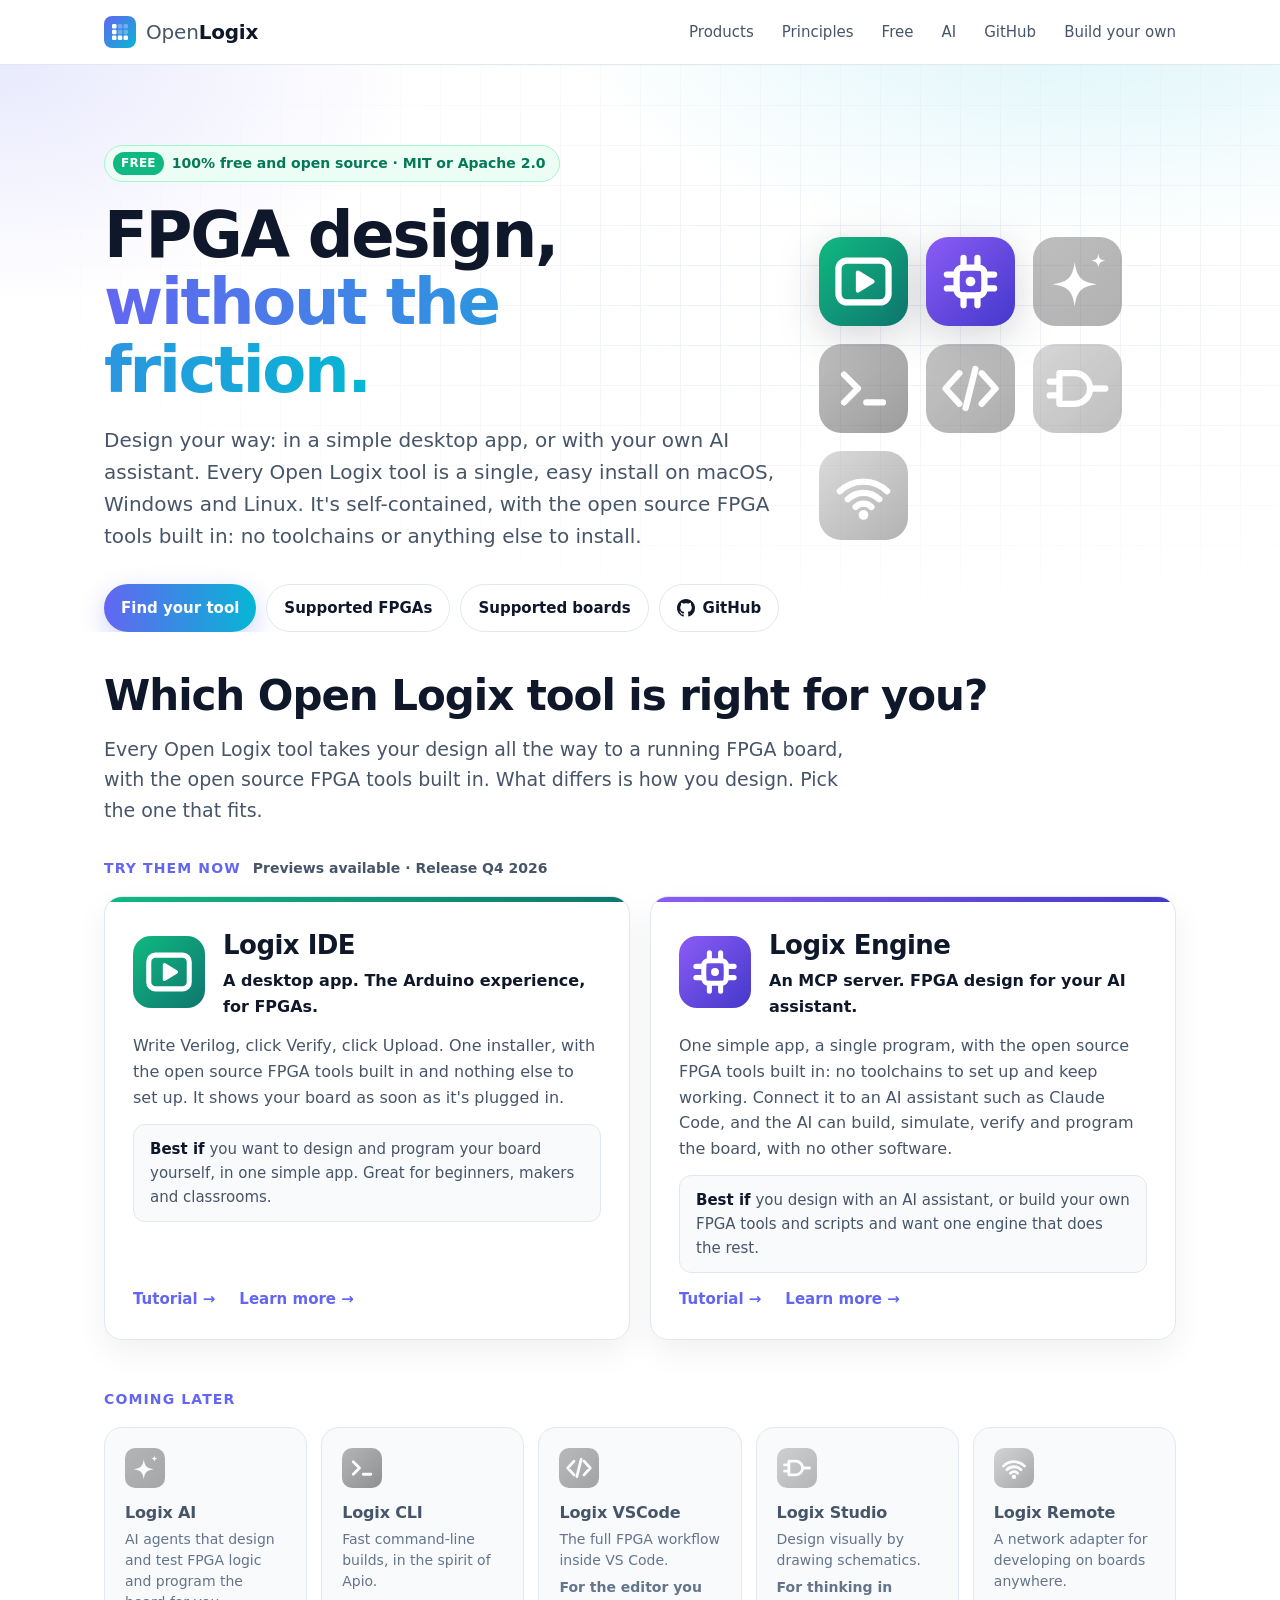
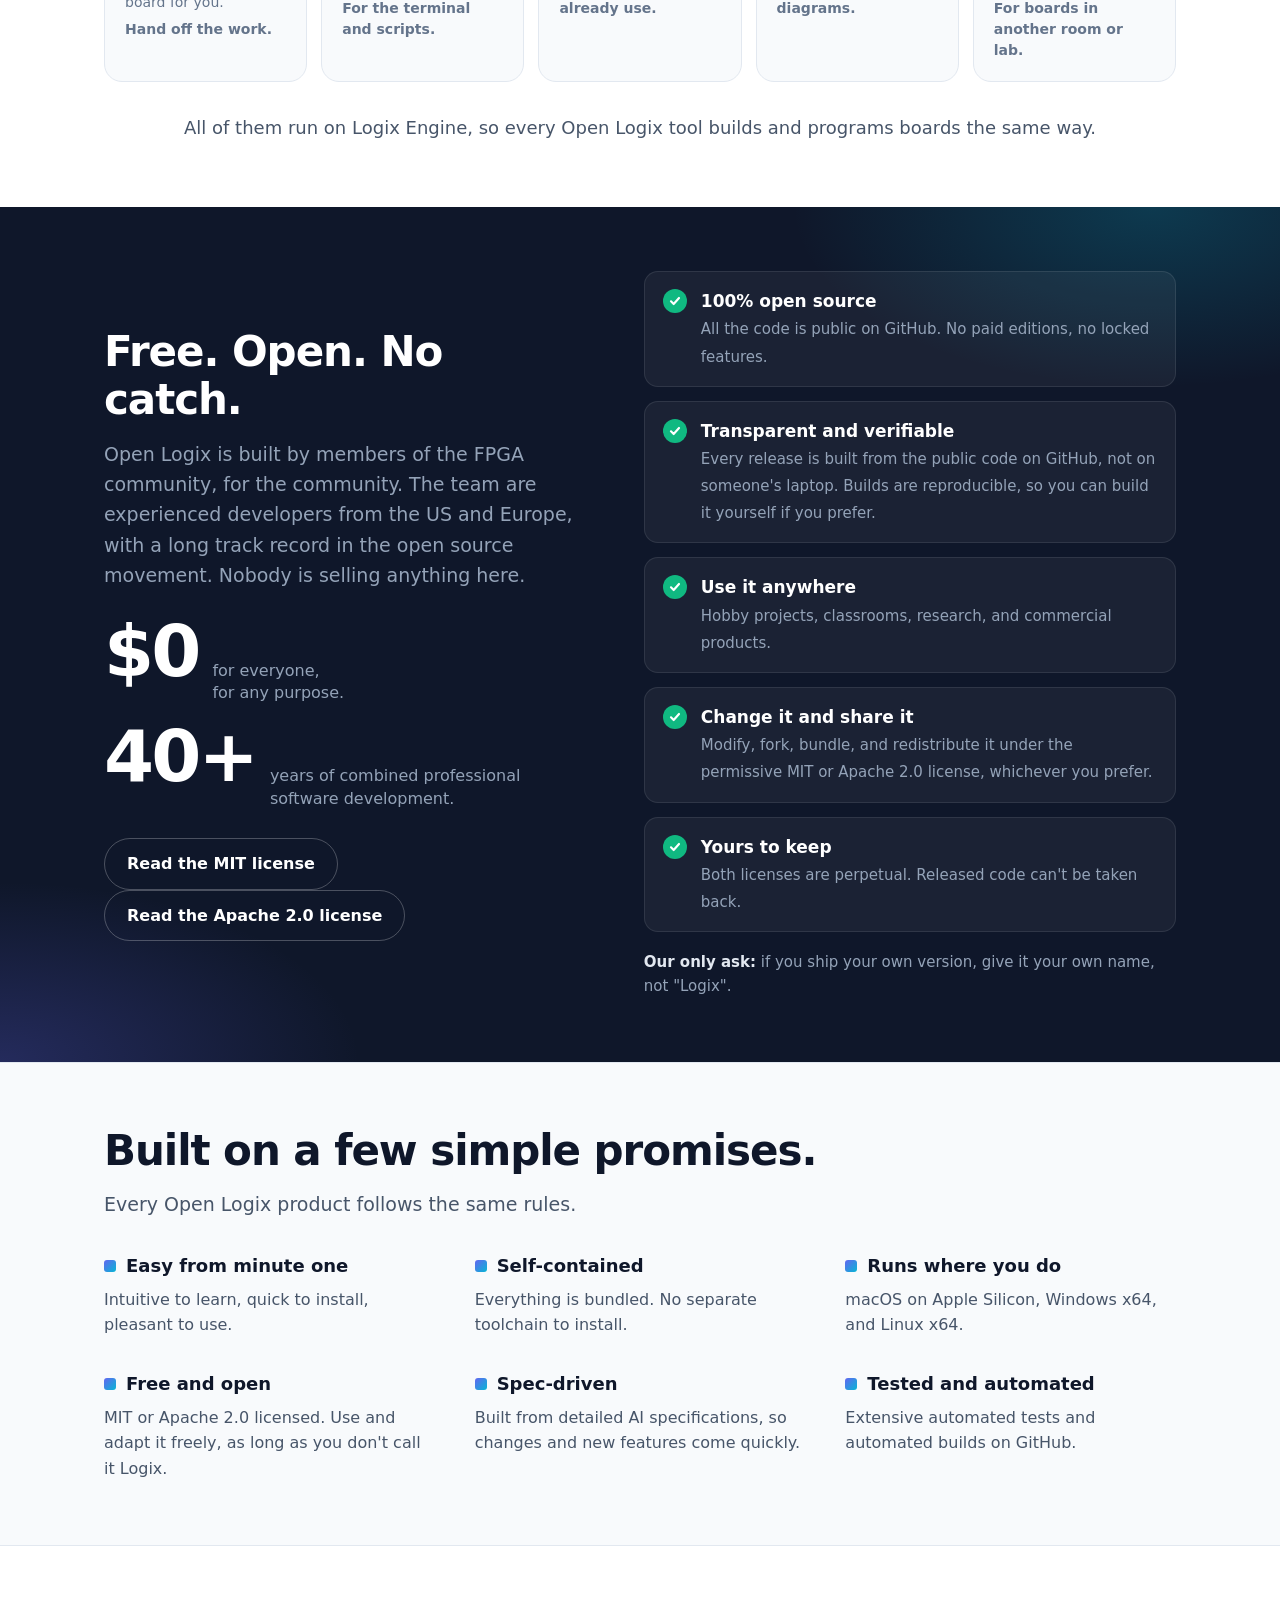
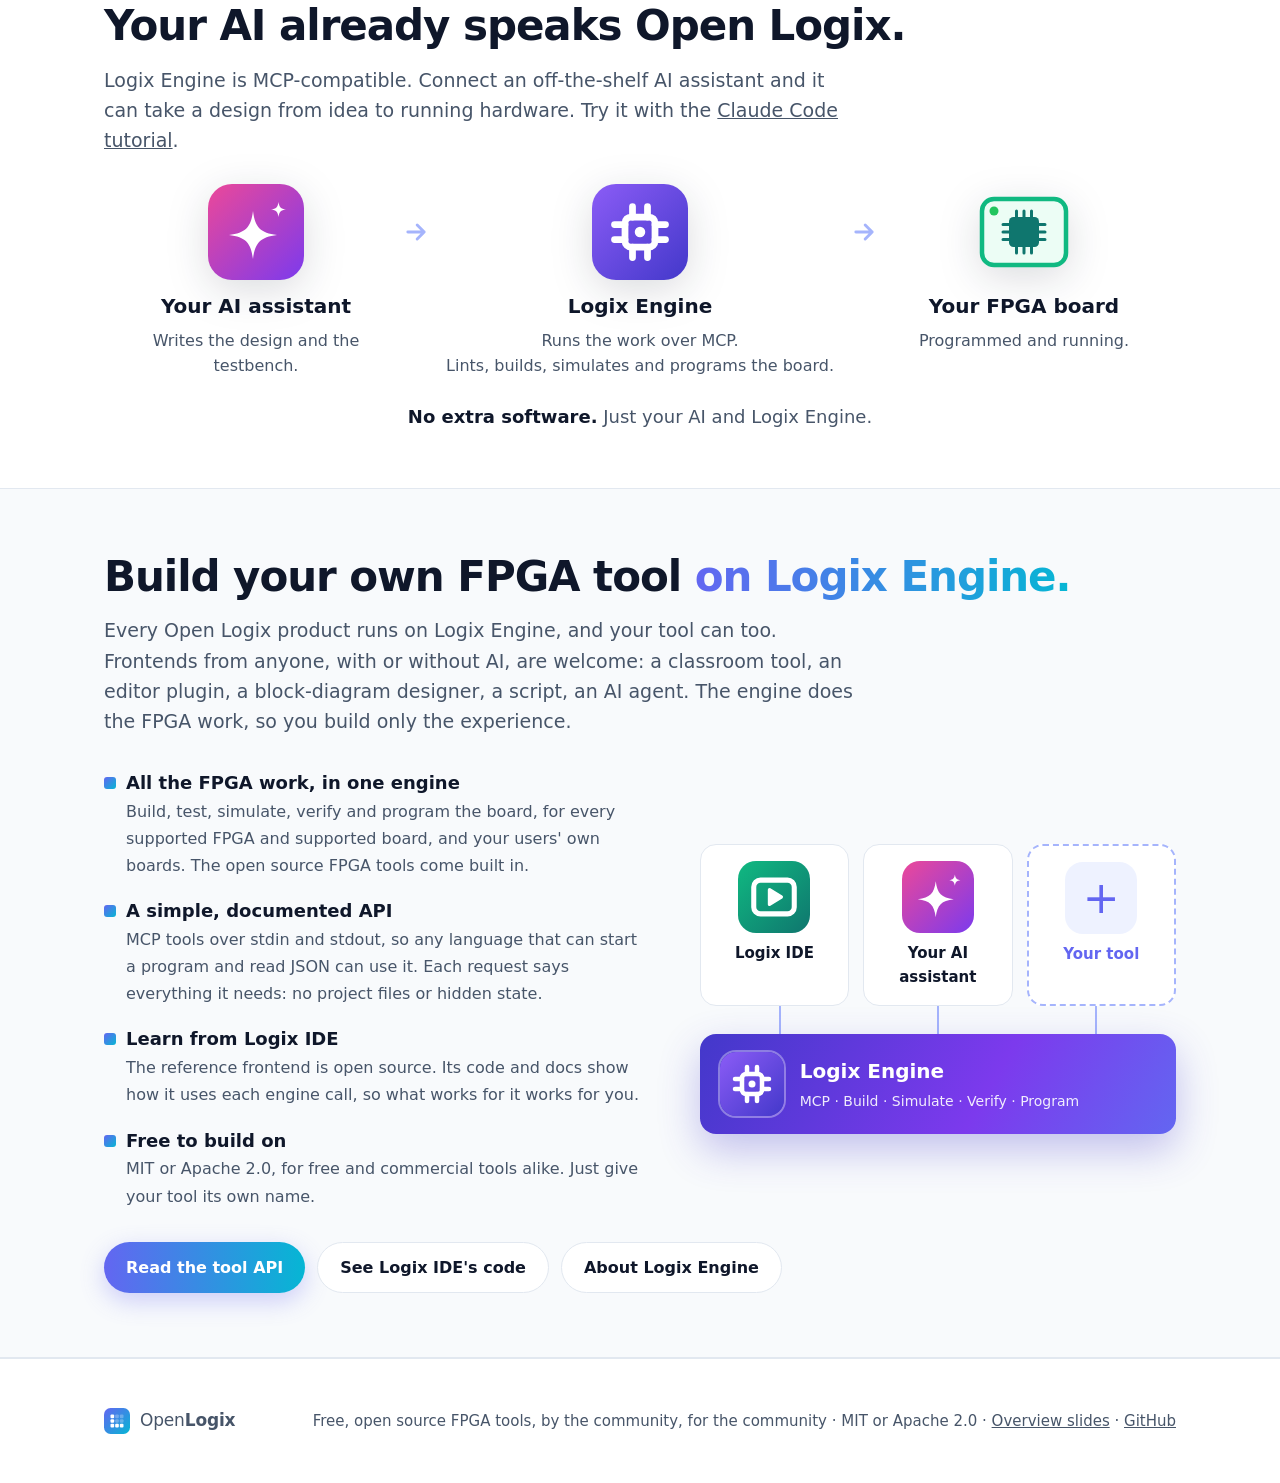
==== docs/index.html @ 34d5f7f5 ""Supported boards", not "predefined boards" (the user's term) It pairs with "supported FPGAs" and is" ====
<!DOCTYPE html>
<html lang="en">
<head>
<meta charset="utf-8">
<meta name="viewport" content="width=device-width, initial-scale=1">
<title>Open Logix: Open source tools for FPGA design</title>
<meta name="description" content="Open Logix makes easy, self-contained, open source tools for FPGA design. Design in a desktop app or with your AI assistant: Logix IDE and Logix Engine, with more ways to work on the way.">
<meta property="og:title" content="Open Logix">
<meta property="og:description" content="Open source tools for FPGA design. No toolchain hassle.">
<link rel="icon" href="brand/logo.svg" type="image/svg+xml">
<link rel="stylesheet" href="assets/site.css">
</head>
<body>

<header>
  <div class="wrap">
    <a class="brand" href="#top"><img src="brand/logo.svg" alt=""><span><span class="open">Open</span><span class="logix">Logix</span></span></a>
    <nav>
      <a href="#products">Products</a>
      <a href="#principles">Principles</a>
      <a href="#free">Free</a>
      <a href="#ai">AI</a>
      <a class="gh" href="https://github.com/openlogix">GitHub</a>
      <a href="#build">Build your own</a>
    </nav>
  </div>
</header>

<main id="top">

  <div class="hero home-hero">
    <div class="wrap">
      <div>
        <p class="badge"><b>FREE</b> 100% free and open source · MIT or Apache&nbsp;2.0</p>
        <h1>FPGA design,<br><span class="grad-text">without the friction.</span></h1>
        <p class="lead">Design your way: in a simple desktop app, or with your own AI assistant. Every Open Logix tool is a single, easy install on macOS, Windows and Linux. It&#x27;s self-contained, with the open source FPGA tools built in: no toolchains or anything else to install.</p>
        <div class="cta">
          <a class="btn btn-primary" href="#products">Find your tool</a>
          <a class="btn btn-ghost" href="https://www.openlogix.org/logix-catalog/fpgas/" title="The FPGAs Open Logix tools build for: every FPGA the open source tools support, in the iCE40, ECP5, GW1N, GW2A, GW5A, Artix-7, Spartan-7 and Zynq-7000 families.">Supported FPGAs</a>
          <a class="btn btn-ghost" href="https://www.openlogix.org/logix-catalog/boards/" title="Popular FPGA boards, ready to use in Open Logix tools. Yours isn't listed? Add your own board in one file.">Supported boards</a>
          <a class="btn btn-ghost" href="https://github.com/openlogix">
            <svg viewBox="0 0 16 16" fill="currentColor" aria-hidden="true"><path d="M8 0C3.58 0 0 3.58 0 8c0 3.54 2.29 6.53 5.47 7.59.4.07.55-.17.55-.38 0-.19-.01-.82-.01-1.49-2.01.37-2.53-.49-2.69-.94-.09-.23-.48-.94-.82-1.13-.28-.15-.68-.52-.01-.53.63-.01 1.08.58 1.23.82.72 1.21 1.87.87 2.33.66.07-.52.28-.87.51-1.07-1.78-.2-3.64-.89-3.64-3.95 0-.87.31-1.59.82-2.15-.08-.2-.36-1.02.08-2.12 0 0 .67-.21 2.2.82.64-.18 1.32-.27 2-.27.68 0 1.36.09 2 .27 1.53-1.04 2.2-.82 2.2-.82.44 1.1.16 1.92.08 2.12.51.56.82 1.27.82 2.15 0 3.07-1.87 3.75-3.65 3.95.29.25.54.73.54 1.48 0 1.07-.01 1.93-.01 2.2 0 .21.15.46.55.38A8.013 8.013 0 0016 8c0-4.42-3.58-8-8-8z"/></svg>
            GitHub
          </a>
        </div>
      </div>
      <div class="lineup">
        <a href="ide/" title="Logix IDE: a desktop app with the Arduino experience, for FPGAs. Write Verilog, click Upload, see it run. Previews available now."><img src="brand/ide.svg" alt="Logix IDE"></a>
        <a href="engine/" title="Logix Engine: one simple app, a single program, that your AI assistant uses over MCP to build, simulate and program the board. The open source FPGA tools come built in. Previews available now."><img src="brand/engine.svg" alt="Logix Engine"></a>
        <span class="later" title="Logix AI: AI agents that design and test FPGA logic and program the board for you. Coming later."><img src="brand/ai.svg" alt="Logix AI"></span>
        <span class="later" title="Logix CLI: fast FPGA builds from the command line and your scripts. Coming later."><img src="brand/cli.svg" alt="Logix CLI"></span>
        <span class="later" title="Logix VSCode: the full FPGA workflow inside VS Code. Coming later."><img src="brand/vscode.svg" alt="Logix VSCode"></span>
        <span class="later" title="Logix Studio: design visually by drawing schematics. Coming later."><img src="brand/studio.svg" alt="Logix Studio"></span>
        <span class="later" title="Logix Remote: develop on FPGA boards anywhere, over the network. Coming later."><img src="brand/remote.svg" alt="Logix Remote"></span>
      </div>
    </div>
  </div>

  <section id="products">
    <div class="wrap">
      <h2>Which Open Logix tool is right for you?</h2>
      <p class="sub">Every Open Logix tool takes your design all the way to a running FPGA board, with the open source FPGA tools built in. What differs is how you design. Pick the one that fits.</p>

      <h3 class="group">Try them now <span>Previews available · Release Q4 2026</span></h3>
      <div class="picks">
        <div class="pick" style="--product: #10b981; --product2: #0f766e">
          <div class="head"><img src="brand/ide.svg" alt="" title="Logix IDE: previews available now"><div><h3>Logix IDE</h3><p class="tag">A desktop app. The Arduino experience, for FPGAs.</p></div></div>
          <p>Write Verilog, click Verify, click Upload. One installer, with the open source FPGA tools built in and nothing else to set up. It shows your board as soon as it's plugged in.</p>
          <p class="for"><strong>Best if</strong> you want to design and program your board yourself, in one simple app. Great for beginners, makers and classrooms.</p>
          <p class="links"><a class="go" href="https://www.openlogix.org/logix-ide/tutorial/">Tutorial →</a><a class="more" href="ide/">Learn more →</a></p>
        </div>
        <div class="pick" style="--product: #8b5cf6; --product2: #4338ca">
          <div class="head"><img src="brand/engine.svg" alt="" title="Logix Engine: previews available now"><div><h3>Logix Engine</h3><p class="tag">An MCP server. FPGA design for your AI assistant.</p></div></div>
          <p>One simple app, a single program, with the open source FPGA tools built in: no toolchains to set up and keep working. Connect it to an AI assistant such as Claude Code, and the AI can build, simulate, verify and program the board, with no other software.</p>
          <p class="for"><strong>Best if</strong> you design with an AI assistant, or build your own FPGA tools and scripts and want one engine that does the rest.</p>
          <p class="links"><a class="go" href="https://www.openlogix.org/logix-engine/tutorial-claude-code/">Tutorial →</a><a class="more" href="engine/">Learn more →</a></p>
        </div>
      </div>

      <h3 class="group">Coming later</h3>
      <div class="later">
        <div class="card"><img src="brand/ai.svg" alt="" title="Logix AI: coming later"><div><h3>Logix AI</h3><p>AI agents that design and test FPGA logic and program the board for you.</p><p class="for">Hand off the work.</p></div></div>
        <div class="card"><img src="brand/cli.svg" alt="" title="Logix CLI: coming later"><div><h3>Logix CLI</h3><p>Fast command-line builds, in the spirit of Apio.</p><p class="for">For the terminal and scripts.</p></div></div>
        <div class="card"><img src="brand/vscode.svg" alt="" title="Logix VSCode: coming later"><div><h3>Logix VSCode</h3><p>The full FPGA workflow inside VS Code.</p><p class="for">For the editor you already use.</p></div></div>
        <div class="card"><img src="brand/studio.svg" alt="" title="Logix Studio: coming later"><div><h3>Logix Studio</h3><p>Design visually by drawing schematics.</p><p class="for">For thinking in diagrams.</p></div></div>
        <div class="card"><img src="brand/remote.svg" alt="" title="Logix Remote: coming later"><div><h3>Logix Remote</h3><p>A network adapter for developing on boards anywhere.</p><p class="for">For boards in another room or lab.</p></div></div>
      </div>

      <p class="note">All of them run on Logix Engine, so every Open Logix tool builds and programs boards the same way.</p>
    </div>
  </section>

  <section id="free" class="free">
    <div class="wrap">
      <div>
        <h2>Free. Open. No catch.</h2>
        <p class="sub">Open Logix is built by members of the FPGA community, for the community. The team are experienced developers from the US and Europe, with a long track record in the open source movement. Nobody is selling anything here.</p>
        <div class="stats">
          <div class="price"><span class="big">$0</span><span class="small">for everyone,<br>for any purpose.</span></div>
          <div class="price"><span class="big">40+</span><span class="small">years of combined professional<br>software development.</span></div>
        </div>
        <a class="btn btn-ghost" href="https://opensource.org/license/mit">Read the MIT license</a> <a class="btn btn-ghost" href="https://www.apache.org/licenses/LICENSE-2.0">Read the Apache 2.0 license</a>
      </div>
      <div>
        <ul class="checks">
          <li><div><strong>100% open source</strong><span>All the code is public on GitHub. No paid editions, no locked features.</span></div></li>
          <li><div><strong>Transparent and verifiable</strong><span>Every release is built from the public code on GitHub, not on someone's laptop. Builds are reproducible, so you can build it yourself if you prefer.</span></div></li>
          <li><div><strong>Use it anywhere</strong><span>Hobby projects, classrooms, research, and commercial products.</span></div></li>
          <li><div><strong>Change it and share it</strong><span>Modify, fork, bundle, and redistribute it under the permissive MIT or Apache 2.0 license, whichever you prefer.</span></div></li>
          <li><div><strong>Yours to keep</strong><span>Both licenses are perpetual. Released code can't be taken back.</span></div></li>
        </ul>
        <p class="ask"><strong>Our only ask:</strong> if you ship your own version, give it your own name, not "Logix".</p>
      </div>
    </div>
  </section>

  <section id="principles" class="alt">
    <div class="wrap">
      <h2>Built on a few simple promises.</h2>
      <p class="sub">Every Open Logix product follows the same rules.</p>
      <div class="principles">
        <div class="principle"><h3>Easy from minute one</h3><p>Intuitive to learn, quick to install, pleasant to use.</p></div>
        <div class="principle"><h3>Self-contained</h3><p>Everything is bundled. No separate toolchain to install.</p></div>
        <div class="principle"><h3>Runs where you do</h3><p>macOS on Apple Silicon, Windows x64, and Linux x64.</p></div>
        <div class="principle"><h3>Free and open</h3><p>MIT or Apache 2.0 licensed. Use and adapt it freely, as long as you don't call it Logix.</p></div>
        <div class="principle"><h3>Spec-driven</h3><p>Built from detailed AI specifications, so changes and new features come quickly.</p></div>
        <div class="principle"><h3>Tested and automated</h3><p>Extensive automated tests and automated builds on GitHub.</p></div>
      </div>
    </div>
  </section>

  <section id="ai">
    <div class="wrap">
      <h2>Your AI already speaks Open Logix.</h2>
      <p class="sub">Logix Engine is MCP-compatible. Connect an off-the-shelf AI assistant and it can take a design from idea to running hardware. Try it with the <a href="https://www.openlogix.org/logix-engine/tutorial-claude-code/">Claude Code tutorial</a>.</p>

      <div class="flow">
        <div class="step">
          <img src="brand/ai.svg" alt="">
          <h3>Your AI assistant</h3>
          <p>Writes the design and the testbench.</p>
        </div>
        <div class="arrow" aria-hidden="true"><svg viewBox="0 0 24 24" fill="none" stroke="currentColor" stroke-width="2.5" stroke-linecap="round" stroke-linejoin="round"><path d="M5 12h14M13 6l6 6-6 6"/></svg></div>
        <div class="step">
          <img src="brand/engine.svg" alt="">
          <h3>Logix Engine</h3>
          <p>Runs the work over MCP.<br><span class="line">Lints, builds, simulates and programs the board.</span></p>
        </div>
        <div class="arrow" aria-hidden="true"><svg viewBox="0 0 24 24" fill="none" stroke="currentColor" stroke-width="2.5" stroke-linecap="round" stroke-linejoin="round"><path d="M5 12h14M13 6l6 6-6 6"/></svg></div>
        <div class="step">
          <svg class="board" viewBox="0 0 64 64" aria-hidden="true">
            <rect x="4" y="10" width="56" height="44" rx="8" fill="#ecfdf5" stroke="#10b981" stroke-width="3"/>
            <rect x="22" y="22" width="20" height="20" rx="3" fill="#0f766e"/>
            <path d="M27 18v4M32 18v4M37 18v4M27 42v4M32 42v4M37 42v4M18 27h4M18 32h4M18 37h4M42 27h4M42 32h4M42 37h4" stroke="#0f766e" stroke-width="2" stroke-linecap="round"/>
            <circle cx="12" cy="18" r="3" fill="#22c55e"/>
          </svg>
          <h3>Your FPGA board</h3>
          <p>Programmed and running.</p>
        </div>
      </div>
      <p class="note"><strong>No extra software.</strong> Just your AI and Logix Engine.</p>
    </div>
  </section>

  <section id="build" class="alt">
    <div class="wrap">
      <h2>Build your own FPGA tool <span class="grad-text">on Logix Engine.</span></h2>
      <p class="sub">Every Open Logix product runs on Logix Engine, and your tool can too. Frontends from anyone, with or without AI, are welcome: a classroom tool, an editor plugin, a block-diagram designer, a script, an AI agent. The engine does the FPGA work, so you build only the experience.</p>
      <div class="build">
        <ul class="points">
          <li><strong>All the FPGA work, in one engine</strong><span>Build, test, simulate, verify and program the board, for every supported FPGA and supported board, and your users' own boards. The open source FPGA tools come built in.</span></li>
          <li><strong>A simple, documented API</strong><span>MCP tools over stdin and stdout, so any language that can start a program and read JSON can use it. Each request says everything it needs: no project files or hidden state.</span></li>
          <li><strong>Learn from Logix IDE</strong><span>The reference frontend is open source. Its code and docs show how it uses each engine call, so what works for it works for you.</span></li>
          <li><strong>Free to build on</strong><span>MIT or Apache 2.0, for free and commercial tools alike. Just give your tool its own name.</span></li>
        </ul>
        <div class="stack" aria-hidden="true">
          <div class="tops">
            <div><img src="brand/ide.svg" alt=""><span>Logix IDE</span></div>
            <div><img src="brand/ai.svg" alt=""><span>Your AI assistant</span></div>
            <div class="yours"><b>+</b><span>Your tool</span></div>
          </div>
          <div class="link"></div>
          <div class="base"><img src="brand/engine.svg" alt=""><div><strong>Logix Engine</strong><span>MCP · Build · Simulate · Verify · Program</span></div></div>
        </div>
      </div>
      <div class="cta">
        <a class="btn btn-primary" href="https://www.openlogix.org/logix-engine/tool-api/">Read the tool API</a>
        <a class="btn btn-ghost" href="https://github.com/openlogix/logix-ide">See Logix IDE's code</a>
        <a class="btn btn-ghost" href="engine/">About Logix Engine</a>
      </div>
    </div>
  </section>

</main>

<footer>
  <div class="wrap">
    <a class="brand" href="#top"><img src="brand/logo.svg" alt=""><span><span class="open">Open</span><span class="logix">Logix</span></span></a>
    <span>Free, open source FPGA tools, by the community, for the community · MIT or Apache 2.0 · <a href="overview/">Overview slides</a> · <a href="https://github.com/openlogix">GitHub</a></span>
  </div>
</footer>

</body>
</html>
---- docs/assets/site.css ----
/* Open Logix site styles, shared by the home page and the product pages. */
:root {
  --ink: #0f172a;
  --muted: #475569;
  --line: #e2e8f0;
  --bg: #ffffff;
  --soft: #f8fafc;
  --brand: #6366f1;
  --brand2: #06b6d4;
  --radius: 18px;
}
* { box-sizing: border-box; }
html { scroll-behavior: smooth; }
body {
  margin: 0;
  font: 17px/1.6 ui-sans-serif, system-ui, -apple-system, "Segoe UI", Roboto, "Helvetica Neue", Arial, sans-serif;
  color: var(--ink);
  background: var(--bg);
  -webkit-font-smoothing: antialiased;
}
a { color: inherit; }
.wrap { max-width: 1120px; margin: 0 auto; padding: 0 24px; }
.grad-text {
  background: linear-gradient(90deg, var(--brand), var(--brand2));
  -webkit-background-clip: text; background-clip: text; color: transparent;
}

/* Header */
header {
  position: sticky; top: 0; z-index: 10;
  background: rgba(255,255,255,.85);
  backdrop-filter: saturate(180%) blur(12px);
  border-bottom: 1px solid var(--line);
}
header .wrap { display: flex; align-items: center; justify-content: space-between; height: 64px; }
.brand { display: flex; align-items: center; gap: 10px; text-decoration: none; font-size: 20px; letter-spacing: -.01em; }
.brand img { width: 32px; height: 32px; }
.brand .open { font-weight: 400; color: var(--muted); }
.brand .logix { font-weight: 800; }
nav { display: flex; gap: 28px; font-size: 15px; }
nav a { text-decoration: none; color: var(--muted); }
nav a:hover { color: var(--ink); }

/* Hero */
.hero {
  position: relative; overflow: hidden;
  padding: 80px 0 56px;
  background:
    radial-gradient(900px 400px at 85% -10%, rgba(6,182,212,.14), transparent 60%),
    radial-gradient(700px 400px at 0% 0%, rgba(99,102,241,.14), transparent 60%);
}
.hero::before {
  content: ""; position: absolute; inset: 0; pointer-events: none;
  background-image:
    linear-gradient(var(--line) 1px, transparent 1px),
    linear-gradient(90deg, var(--line) 1px, transparent 1px);
  background-size: 40px 40px;
  mask-image: radial-gradient(ellipse at 70% 40%, #000 0%, transparent 70%);
  -webkit-mask-image: radial-gradient(ellipse at 70% 40%, #000 0%, transparent 70%);
  opacity: .7;
}
.hero .wrap { position: relative; display: grid; grid-template-columns: 1.2fr 1fr; gap: 48px; align-items: center; }
.eyebrow { font-size: 14px; font-weight: 600; letter-spacing: .08em; text-transform: uppercase; color: var(--brand); margin: 0 0 16px; }
h1 { font-size: clamp(40px, 6vw, 64px); line-height: 1.05; letter-spacing: -.035em; margin: 0 0 20px; }
.lead { font-size: 20px; color: var(--muted); max-width: 34em; margin: 0 0 32px; }
.cta { display: flex; gap: 12px; flex-wrap: wrap; }
.btn {
  display: inline-flex; align-items: center; gap: 8px;
  padding: 12px 22px; border-radius: 999px; font-weight: 600; font-size: 16px;
  text-decoration: none; transition: transform .15s, box-shadow .15s;
}
.btn:hover { transform: translateY(-1px); }
.btn-primary { color: #fff; background: linear-gradient(90deg, var(--brand), var(--brand2)); box-shadow: 0 8px 24px rgba(99,102,241,.3); }
.btn-ghost { border: 1px solid var(--line); background: #fff; }
.btn svg { width: 18px; height: 18px; }

/* Home page hero: every product's icon, the same size, linking to its page; the ones coming later are gray until they're available */
.lineup { display: flex; flex-wrap: wrap; justify-content: flex-start; gap: 20px; max-width: 460px; justify-self: center; }
.lineup > a, .lineup > span { display: block; width: 96px; }
.lineup img { display: block; width: 100%; aspect-ratio: 1; filter: drop-shadow(0 10px 20px rgba(15,23,42,.18)); transition: transform .2s, filter .2s, opacity .2s; }
/* The hero ends with its buttons; the products section follows closely */
.home-hero { padding-bottom: 0; }
/* Four buttons in one row under the text, and the icons beside it, left-aligned */
.home-hero .wrap { grid-template-columns: 1fr auto; gap: 40px; }
.home-hero .cta { gap: 10px; flex-wrap: nowrap; }
.home-hero .cta .btn { padding: 11px 17px; font-size: 15px; white-space: nowrap; }
.home-hero .lineup { max-width: 412px; gap: 18px; }
.home-hero .lineup > a, .home-hero .lineup > span { width: 89px; }
#products { padding-top: 40px; }
.lineup .later img { filter: grayscale(1); opacity: .45; }
.lineup > a:hover img, .lineup > span:hover img { transform: translateY(-4px) rotate(-2deg); filter: drop-shadow(0 10px 20px rgba(15,23,42,.18)); opacity: 1; }

/* Sections */
section { padding: 64px 0; }
.alt { background: var(--soft); border-top: 1px solid var(--line); border-bottom: 1px solid var(--line); }
h2 { font-size: clamp(30px, 4vw, 42px); line-height: 1.15; letter-spacing: -.025em; margin: 0 0 14px; }
.sub { color: var(--muted); font-size: 19px; max-width: 40em; margin: 0 0 32px; }

/* Ecosystem */
.apps { display: grid; grid-template-columns: repeat(3, 1fr); gap: 16px; }
.card {
  background: #fff; border: 1px solid var(--line); border-radius: var(--radius);
  padding: 22px; display: flex; gap: 16px; align-items: flex-start;
  transition: box-shadow .2s, transform .2s;
}
.card:hover { box-shadow: 0 12px 32px rgba(15,23,42,.08); transform: translateY(-2px); }
.card img { width: 48px; height: 48px; flex: none; }
.card h3 { margin: 0 0 4px; font-size: 18px; letter-spacing: -.01em; }
.card p { margin: 0; color: var(--muted); font-size: 15px; line-height: 1.5; }
.chips { display: flex; flex-wrap: wrap; gap: 8px; }
.chip { font-size: 14px; font-weight: 600; padding: 6px 12px; border-radius: 999px; background: rgba(255,255,255,.16); border: 1px solid rgba(255,255,255,.25); }

/* Principles */
.principles { display: grid; grid-template-columns: repeat(3, 1fr); gap: 32px 40px; }
.principle h3 { display: flex; align-items: center; gap: 10px; margin: 0 0 6px; font-size: 18px; }
.principle h3::before {
  content: ""; width: 12px; height: 12px; border-radius: 3px; flex: none;
  background: linear-gradient(135deg, var(--brand), var(--brand2));
}
.principle p { margin: 0; color: var(--muted); font-size: 16px; }

/* AI flow */
.flow { display: grid; grid-template-columns: 1fr auto 1fr auto 1fr; gap: 16px; align-items: stretch; }
.step {
  border: 1px solid var(--line); border-radius: var(--radius); background: #fff;
  padding: 24px; text-align: center;
}
.step img { width: 56px; height: 56px; margin-bottom: 10px; }
.step h3 { margin: 0 0 6px; font-size: 18px; }
.step p { margin: 0; color: var(--muted); font-size: 15px; }
.step .chips { justify-content: center; }
.step .chip { background: #eef2ff; border-color: #e0e7ff; color: #4338ca; font-size: 13px; }
.arrow { display: flex; align-items: center; justify-content: center; color: #a5b4fc; }
.arrow svg { width: 32px; height: 32px; }
.board { width: 56px; height: 56px; margin: 0 auto 10px; display: block; }
/* Home page AI flow: icons as large as the hero's, compact cards */
#ai { padding: 56px 0; }
#ai .flow { gap: 10px; max-width: 1040px; margin: 0 auto; }
#ai .sub { margin-bottom: 28px; }
#ai .note { margin-top: 24px; }
#ai .step { padding: 0 6px; border: 0; background: none; display: flex; flex-direction: column; align-items: center; }
#ai .step img, #ai .board { width: 96px; height: 96px; margin: 0 0 10px; filter: drop-shadow(0 10px 20px rgba(15,23,42,.15)); }
#ai .step h3 { font-size: 20px; }
#ai .step p { font-size: 16px; }
#ai .step .line { white-space: nowrap; }
@media (max-width: 1100px) { #ai .step .line { white-space: normal; } }
#ai .arrow svg { width: 28px; height: 28px; }
/* Arrows on the icons' center line: (96px icon - 28px arrow) / 2 */
#ai .arrow { align-items: flex-start; padding-top: 34px; }
@media (max-width: 900px) { #ai .arrow { align-items: center; padding-top: 0; } }
.note { text-align: center; margin: 32px 0 0; font-size: 18px; color: var(--muted); }
.note strong { color: var(--ink); }

/* Free */
.badge {
  display: inline-flex; align-items: center; gap: 8px; margin: 0 0 20px;
  padding: 6px 14px 6px 8px; border-radius: 999px; font-size: 14px; font-weight: 600;
  background: #ecfdf5; color: #047857; border: 1px solid #a7f3d0;
}
.badge b { background: #10b981; color: #fff; border-radius: 999px; padding: 2px 8px; font-size: 12px; letter-spacing: .02em; }
.free { background: #0f172a; color: #e2e8f0; position: relative; overflow: hidden; }
.free::before {
  content: ""; position: absolute; inset: 0; pointer-events: none;
  background:
    radial-gradient(600px 300px at 90% 0%, rgba(6,182,212,.22), transparent 60%),
    radial-gradient(600px 300px at 0% 100%, rgba(99,102,241,.25), transparent 60%);
}
.free .wrap { position: relative; display: grid; grid-template-columns: 1fr 1.1fr; gap: 56px; align-items: center; }
.free h2 { color: #fff; }
.free .sub { color: #94a3b8; margin-bottom: 24px; }
.stats { display: flex; flex-wrap: wrap; gap: 16px 40px; margin: 0 0 28px; }
.stats .price { margin: 0; }
.price { display: flex; align-items: baseline; gap: 14px; margin: 0 0 24px; }
.price .big { font-size: 72px; font-weight: 800; line-height: 1; letter-spacing: -.04em; color: #fff; }
.price .small { color: #94a3b8; font-size: 16px; line-height: 1.4; }
.free .btn-ghost { background: transparent; color: #fff; border-color: rgba(255,255,255,.25); }
.checks { list-style: none; margin: 0; padding: 0; display: grid; gap: 14px; }
.checks li {
  display: flex; gap: 14px; align-items: flex-start;
  padding: 16px 18px; border-radius: 14px;
  background: rgba(255,255,255,.05); border: 1px solid rgba(255,255,255,.09);
}
.checks li::before {
  content: ""; flex: none; width: 24px; height: 24px; border-radius: 999px; margin-top: 1px;
  background: #10b981 url("data:image/svg+xml,%3Csvg xmlns='http://www.w3.org/2000/svg' viewBox='0 0 24 24' fill='none' stroke='white' stroke-width='3.2' stroke-linecap='round' stroke-linejoin='round'%3E%3Cpath d='M6 12.5l4 4 8-9'/%3E%3C/svg%3E") center/16px no-repeat;
}
.checks strong { color: #fff; display: block; }
.checks span { color: #94a3b8; font-size: 15px; }
.ask { margin: 18px 0 0; color: #94a3b8; font-size: 15px; }
.ask strong { color: #e2e8f0; }

/* Home page: build your own tool on Logix Engine */
.build { display: grid; grid-template-columns: 1.15fr 1fr; gap: 48px; align-items: center; margin: 0 0 32px; }
.points { list-style: none; margin: 0; padding: 0; display: grid; gap: 18px; }
.points li { padding-left: 22px; position: relative; }
.points li::before { content: ""; position: absolute; left: 0; top: 8px; width: 12px; height: 12px; border-radius: 3px; background: linear-gradient(135deg, var(--brand), var(--brand2)); }
.points strong { display: block; font-size: 18px; }
.points span { color: var(--muted); font-size: 16px; }
.stack { display: grid; gap: 0; }
.stack .tops { display: grid; grid-template-columns: repeat(3, 1fr); gap: 14px; }
.stack .tops > div { display: flex; flex-direction: column; align-items: center; gap: 8px; padding: 16px 8px; border-radius: 16px; background: #fff; border: 1px solid var(--line); font-size: 15px; font-weight: 600; text-align: center; }
.stack .tops img { width: 72px; height: 72px; }
.stack .yours { border: 2px dashed #a5b4fc !important; color: var(--brand); }
.stack .yours b { display: flex; align-items: center; justify-content: center; width: 72px; height: 72px; border-radius: 18px; background: #eef2ff; font-size: 44px; font-weight: 400; line-height: 1; }
.stack .link { height: 28px; background: linear-gradient(#a5b4fc, #a5b4fc) 16.66% 0 / 2px 100% no-repeat, linear-gradient(#a5b4fc, #a5b4fc) 50% 0 / 2px 100% no-repeat, linear-gradient(#a5b4fc, #a5b4fc) 83.33% 0 / 2px 100% no-repeat; }
.stack .base { display: flex; align-items: center; gap: 16px; padding: 18px 20px; border-radius: 16px; color: #fff; background: linear-gradient(120deg, #4338ca, #7c3aed 60%, #6366f1); box-shadow: 0 16px 40px rgba(67,56,202,.3); }
.stack .base img { width: 64px; height: 64px; border-radius: 16px; box-shadow: 0 0 0 2px rgba(255,255,255,.35); }
.stack .base strong { display: block; font-size: 20px; }
.stack .base span { font-size: 14px; opacity: .9; }

/* Footer */
footer { padding: 48px 0; border-top: 1px solid var(--line); color: var(--muted); font-size: 15px; }
footer .wrap { display: flex; justify-content: space-between; align-items: center; gap: 24px; flex-wrap: wrap; }
footer .brand { font-size: 17px; }
footer .brand img { width: 26px; height: 26px; }

/* Home page: product cards that link to a product page */
a.card { text-decoration: none; color: inherit; }
.card .more { display: block; margin-top: 8px; font-size: 14px; font-weight: 600; color: var(--brand); }
/* Home page products: groups, the featured products to try now, and grayed ones coming later */
h3.group { display: flex; align-items: baseline; gap: 12px; flex-wrap: wrap; margin: 0 0 16px; font-size: 14px; font-weight: 700; letter-spacing: .08em; text-transform: uppercase; color: var(--brand); }
h3.group span { font-size: 14px; font-weight: 600; letter-spacing: 0; text-transform: none; color: var(--muted); }
.picks { display: grid; grid-template-columns: 1fr 1fr; gap: 20px; margin: 0 0 48px; }
.pick {
  position: relative; overflow: hidden; display: flex; flex-direction: column; gap: 14px;
  padding: 28px; border-radius: var(--radius); background: #fff; border: 1px solid var(--line);
  text-decoration: none; color: inherit; box-shadow: 0 12px 32px rgba(15,23,42,.06);
  transition: box-shadow .2s, transform .2s;
}
.pick::before { content: ""; position: absolute; inset: 0 0 auto; height: 5px; background: linear-gradient(90deg, var(--product), var(--product2)); }
.pick:hover { box-shadow: 0 18px 44px rgba(15,23,42,.12); transform: translateY(-2px); }
.pick .head { display: flex; gap: 18px; align-items: center; }
.pick .head img { width: 72px; height: 72px; flex: none; }
.pick h3 { margin: 0 0 2px; font-size: 26px; letter-spacing: -.02em; }
.pick .tag { margin: 0; font-weight: 600; color: var(--ink); }
.pick p { margin: 0; color: var(--muted); font-size: 16px; }
.pick .for { padding: 12px 16px; border-radius: 12px; background: var(--soft); border: 1px solid var(--line); font-size: 15px; }
.pick .for strong { color: var(--ink); }
/* The links at the bottom: the tutorial, then the product page. "Learn more" covers the
   whole card, so a click anywhere else on it opens the product page; the first link sits above it. */
.pick .links { margin: auto 0 0; display: flex; flex-wrap: wrap; gap: 8px 24px; }
.pick .links a { font-size: 15px; font-weight: 600; color: var(--brand); text-decoration: none; }
.pick .links a:hover { text-decoration: underline; }
.pick .links .more::after { content: ""; position: absolute; inset: 0; }
.pick .links .go { position: relative; z-index: 1; }
.later { display: grid; grid-template-columns: repeat(auto-fill, minmax(190px, 1fr)); gap: 14px; }
.later .card:hover, .card.muted:hover { transform: none; box-shadow: none; }
.later .card { flex-direction: column; padding: 20px; gap: 12px; background: var(--soft); }
.later .card img { width: 40px; height: 40px; filter: grayscale(1); opacity: .5; transition: filter .2s, opacity .2s; }
.later .card:hover img { filter: none; opacity: 1; }
.later .card h3 { font-size: 16px; color: var(--muted); }
.later .card p { font-size: 14px; color: #64748b; }
.later .card .for { margin-top: 6px; font-weight: 600; }
/* Products coming later, on the product pages' grids: grayed, not links */
.card.muted { background: var(--soft); }
.card.muted img { filter: grayscale(1); opacity: .5; }
.card.muted h3 { color: var(--muted); }
.card.muted .when, .later .card .when { --product: #cbd5e1; --product2: #94a3b8; margin-top: 10px; white-space: nowrap; }

/* Product pages (docs/<product>/index.html) */
.product-name { display: flex; align-items: center; gap: 14px; margin: 0 0 20px; font-size: 22px; font-weight: 800; letter-spacing: -.01em; }
.product-name img { width: 56px; height: 56px; filter: drop-shadow(0 8px 16px rgba(15,23,42,.18)); }
.product-hero .wrap { grid-template-columns: 1fr; gap: 56px; }
.product-hero h1 { max-width: 14em; }
.shot {
  display: block; width: 100%; height: auto;
  border: 1px solid var(--line); border-radius: 14px;
  box-shadow: 0 24px 60px rgba(15,23,42,.18);
  background: #fff;
}
.gallery { display: grid; grid-template-columns: repeat(2, 1fr); gap: 32px; }
.gallery figure { margin: 0; }
/* An odd last screenshot sits centered under the others, at the same size */
.gallery figure:last-child:nth-child(odd) { grid-column: 1 / -1; justify-self: center; width: calc(50% - 16px); }
.gallery .shot { box-shadow: 0 12px 32px rgba(15,23,42,.10); }
.gallery figcaption { margin-top: 12px; color: var(--muted); font-size: 15px; }
.gallery figcaption strong { color: var(--ink); }
.platforms { list-style: none; margin: 0; padding: 0; display: grid; gap: 14px; }
.platforms li {
  display: flex; gap: 16px; align-items: center; flex-wrap: wrap;
  padding: 18px 20px; border-radius: 14px;
  background: rgba(255,255,255,.05); border: 1px solid rgba(255,255,255,.09);
}
.platforms .os { flex: 1 1 200px; }
.platforms strong { color: #fff; display: block; }
.platforms span { color: #94a3b8; font-size: 15px; }
.platforms .btn { padding: 9px 18px; font-size: 15px; }
.soon { font-size: 13px; font-weight: 600; padding: 5px 12px; border-radius: 999px; color: #cbd5e1; border: 1px solid rgba(255,255,255,.2); }
.fine { flex-basis: 100%; margin: 0; font-size: 13px; }
/* Upcoming products: a big icon instead of a screenshot, and when it's coming */
.hero-icon { width: 240px; height: 240px; justify-self: center; filter: drop-shadow(0 24px 48px rgba(15,23,42,.22)); }
.when {
  display: inline-flex; align-items: center; gap: 8px; margin: 0 0 16px;
  padding: 5px 14px 5px 10px; border-radius: 999px; font-size: 14px; font-weight: 600;
  background: #fff; border: 1px solid var(--line); color: var(--muted);
}
.when::before { content: ""; width: 8px; height: 8px; border-radius: 999px; background: linear-gradient(135deg, var(--product), var(--product2)); }
.card .when { margin: 8px 8px 0 0; padding: 2px 10px 2px 8px; font-size: 12px; }

@media (max-width: 900px) {
  .hero .wrap, .home-hero .wrap { grid-template-columns: 1fr; }
  .home-hero .cta { flex-wrap: wrap; }
  .lineup { justify-self: start; gap: 14px; }
  .lineup > a, .lineup > span { width: 72px; }
  .apps, .principles { grid-template-columns: repeat(2, 1fr); }
  .gallery { grid-template-columns: 1fr; }
  .gallery figure:last-child:nth-child(odd) { width: auto; }
  .hero-icon { width: 160px; height: 160px; justify-self: start; }
  .flow, .free .wrap { grid-template-columns: 1fr; }
  .free .wrap { gap: 32px; }
  .arrow svg { transform: rotate(90deg); }
  .picks, .build { grid-template-columns: 1fr; }
}
@media (max-width: 600px) {
  nav a:not(.gh) { display: none; }
  .apps, .principles { grid-template-columns: 1fr; }
  .later .card { flex-direction: row; }
  .hero { padding: 56px 0 40px; }
  .home-hero { padding-bottom: 0; }
  section { padding: 48px 0; }
}
@media (prefers-reduced-motion: reduce) {
  * { transition: none !important; scroll-behavior: auto !important; }
}
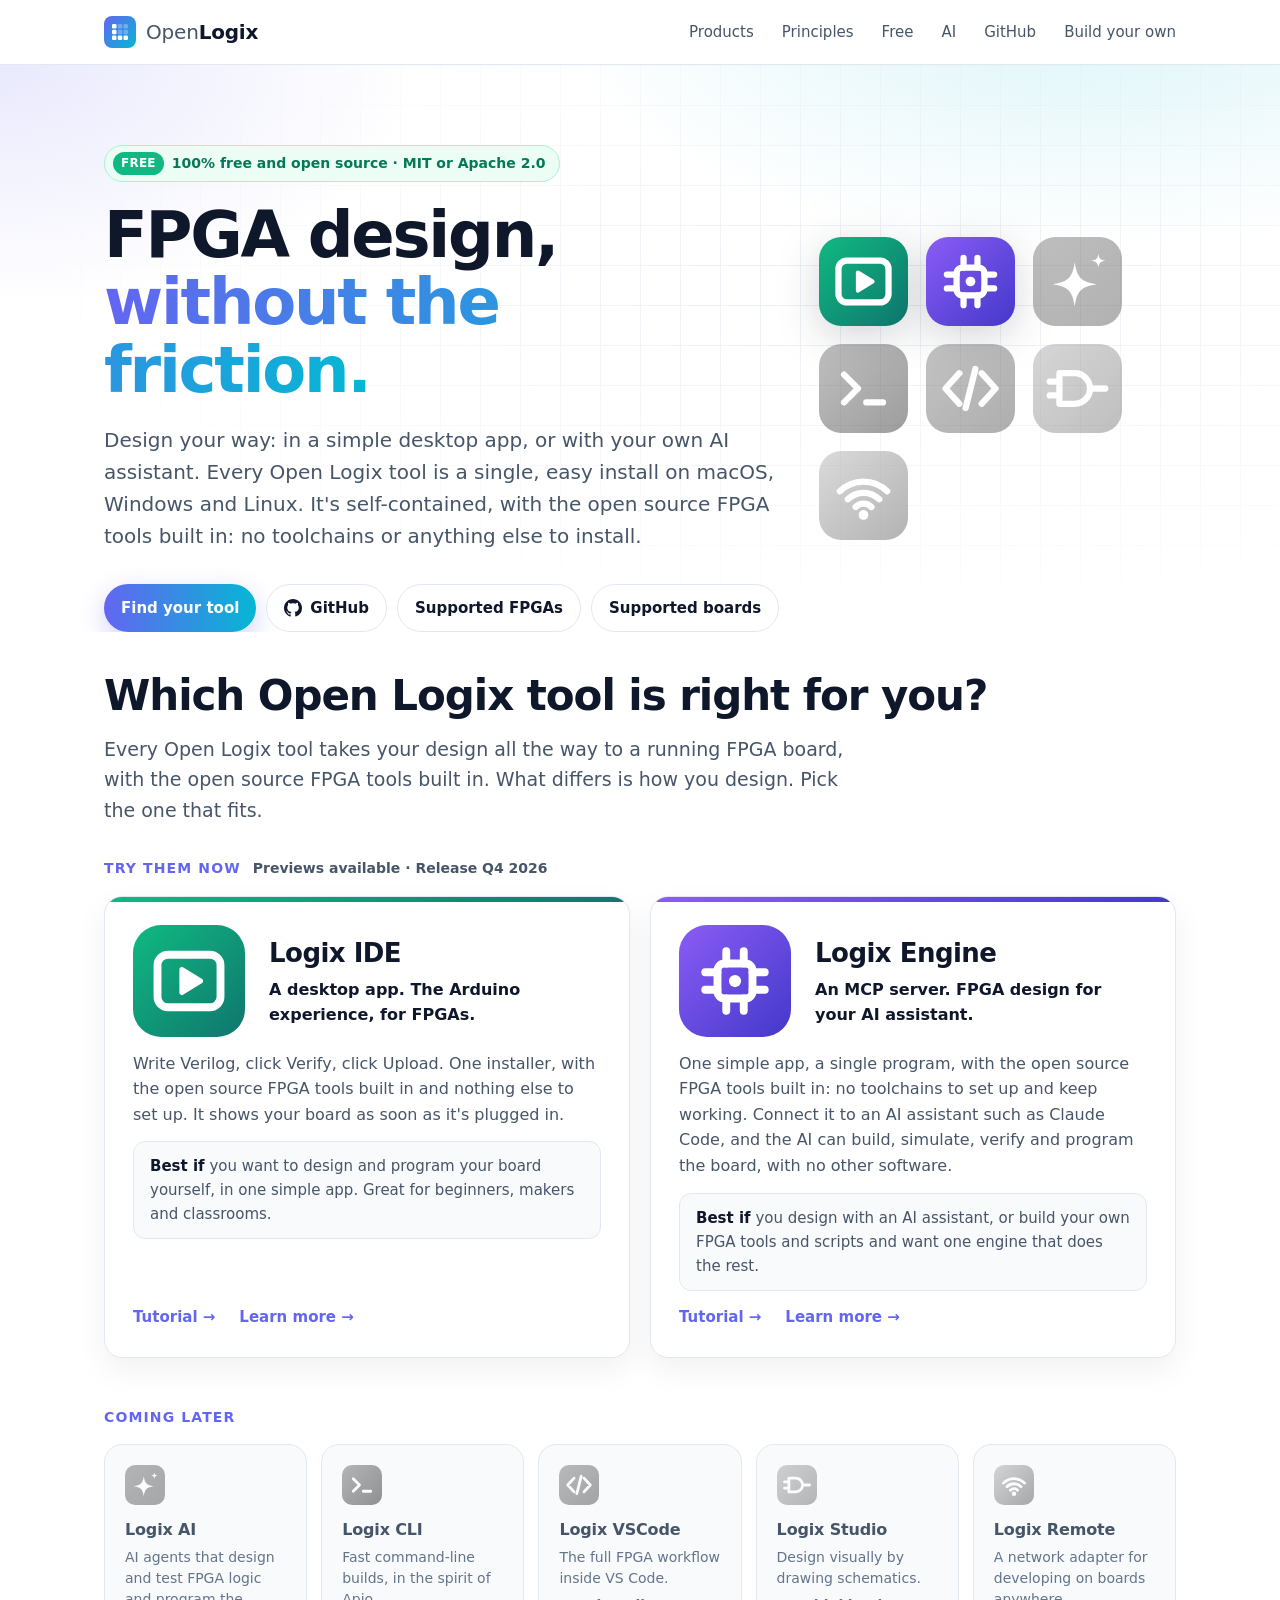
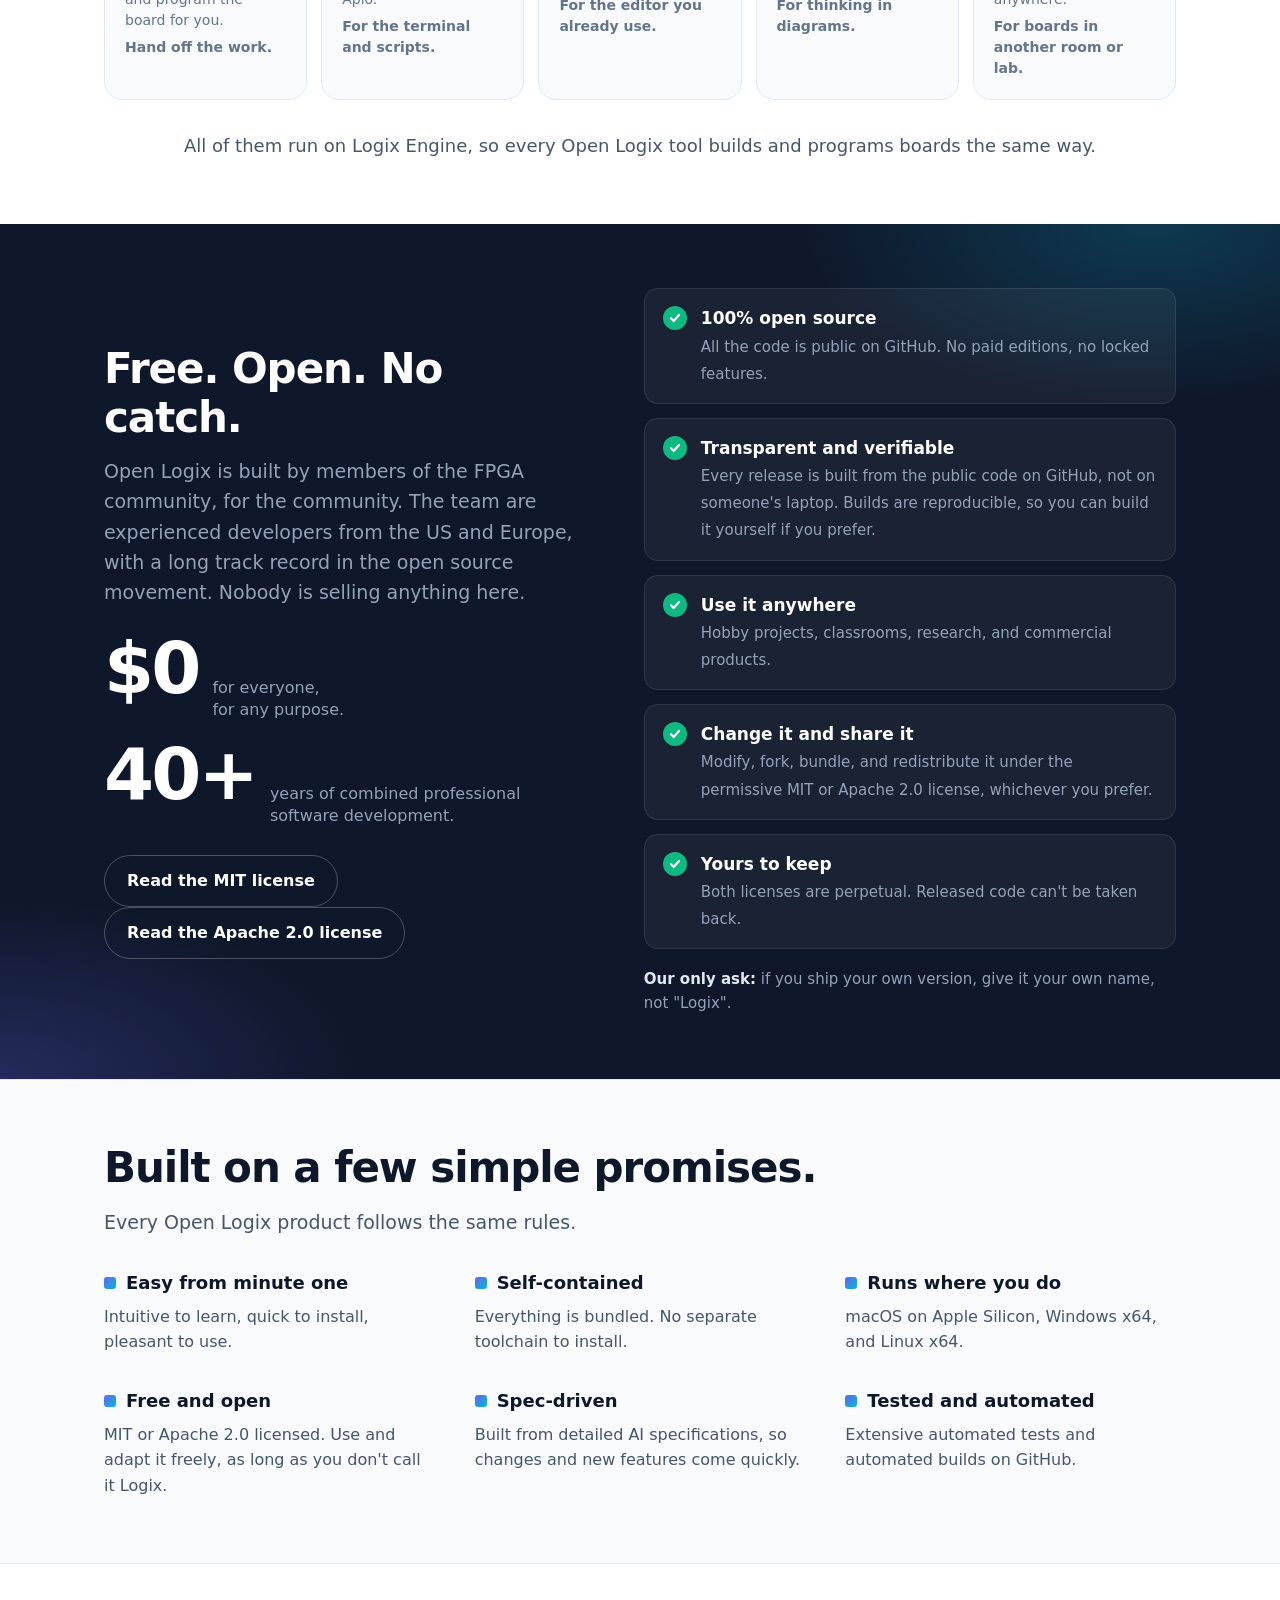
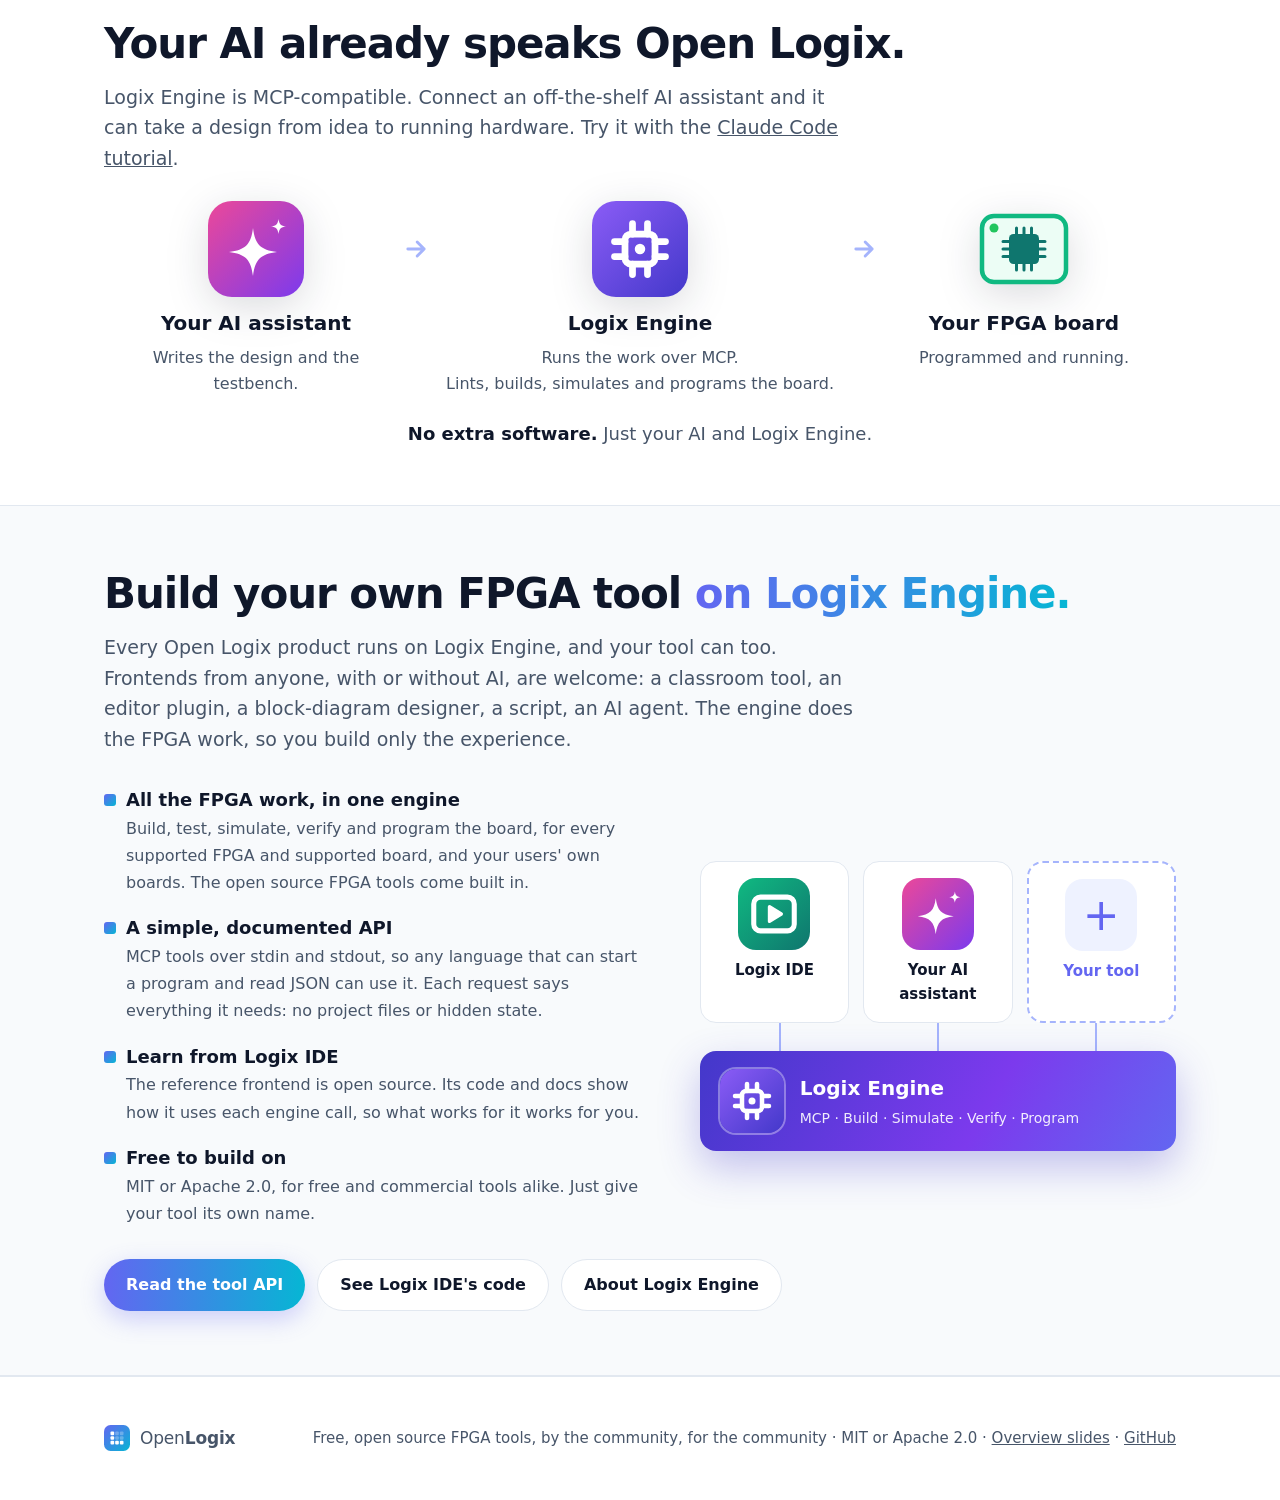
==== commit 66ea25c8: "Home page: GitHub button right after Find your tool (the user's request) Co-Authored-By: Claude Opus" ====
--- a/docs/index.html
+++ b/docs/index.html
@@ -36,12 +36,12 @@
         <p class="lead">Design your way: in a simple desktop app, or with your own AI assistant. Every Open Logix tool is a single, easy install on macOS, Windows and Linux. It&#x27;s self-contained, with the open source FPGA tools built in: no toolchains or anything else to install.</p>
         <div class="cta">
           <a class="btn btn-primary" href="#products">Find your tool</a>
-          <a class="btn btn-ghost" href="https://www.openlogix.org/logix-catalog/fpgas/" title="The FPGAs Open Logix tools build for: every FPGA the open source tools support, in the iCE40, ECP5, GW1N, GW2A, GW5A, Artix-7, Spartan-7 and Zynq-7000 families.">Supported FPGAs</a>
-          <a class="btn btn-ghost" href="https://www.openlogix.org/logix-catalog/boards/" title="Popular FPGA boards, ready to use in Open Logix tools. Yours isn't listed? Add your own board in one file.">Supported boards</a>
           <a class="btn btn-ghost" href="https://github.com/openlogix">
             <svg viewBox="0 0 16 16" fill="currentColor" aria-hidden="true"><path d="M8 0C3.58 0 0 3.58 0 8c0 3.54 2.29 6.53 5.47 7.59.4.07.55-.17.55-.38 0-.19-.01-.82-.01-1.49-2.01.37-2.53-.49-2.69-.94-.09-.23-.48-.94-.82-1.13-.28-.15-.68-.52-.01-.53.63-.01 1.08.58 1.23.82.72 1.21 1.87.87 2.33.66.07-.52.28-.87.51-1.07-1.78-.2-3.64-.89-3.64-3.95 0-.87.31-1.59.82-2.15-.08-.2-.36-1.02.08-2.12 0 0 .67-.21 2.2.82.64-.18 1.32-.27 2-.27.68 0 1.36.09 2 .27 1.53-1.04 2.2-.82 2.2-.82.44 1.1.16 1.92.08 2.12.51.56.82 1.27.82 2.15 0 3.07-1.87 3.75-3.65 3.95.29.25.54.73.54 1.48 0 1.07-.01 1.93-.01 2.2 0 .21.15.46.55.38A8.013 8.013 0 0016 8c0-4.42-3.58-8-8-8z"/></svg>
             GitHub
           </a>
+          <a class="btn btn-ghost" href="https://www.openlogix.org/logix-catalog/fpgas/" title="The FPGAs Open Logix tools build for: every FPGA the open source tools support, in the iCE40, ECP5, GW1N, GW2A, GW5A, Artix-7, Spartan-7 and Zynq-7000 families.">Supported FPGAs</a>
+          <a class="btn btn-ghost" href="https://www.openlogix.org/logix-catalog/boards/" title="Popular FPGA boards, ready to use in Open Logix tools. Yours isn't listed? Add your own board in one file.">Supported boards</a>
         </div>
       </div>
       <div class="lineup">
--- a/docs/assets/site.css
+++ b/docs/assets/site.css
@@ -229,8 +229,8 @@
 }
 .pick::before { content: ""; position: absolute; inset: 0 0 auto; height: 5px; background: linear-gradient(90deg, var(--product), var(--product2)); }
 .pick:hover { box-shadow: 0 18px 44px rgba(15,23,42,.12); transform: translateY(-2px); }
-.pick .head { display: flex; gap: 18px; align-items: center; }
-.pick .head img { width: 72px; height: 72px; flex: none; }
+.pick .head { display: flex; gap: 24px; align-items: center; }
+.pick .head img { width: 112px; height: 112px; flex: none; }
 .pick h3 { margin: 0 0 2px; font-size: 26px; letter-spacing: -.02em; }
 .pick .tag { margin: 0; font-weight: 600; color: var(--ink); }
 .pick p { margin: 0; color: var(--muted); font-size: 16px; }
@@ -315,6 +315,8 @@
   nav a:not(.gh) { display: none; }
   .apps, .principles { grid-template-columns: 1fr; }
   .later .card { flex-direction: row; }
+  .pick .head { gap: 16px; }
+  .pick .head img { width: 80px; height: 80px; }
   .hero { padding: 56px 0 40px; }
   .home-hero { padding-bottom: 0; }
   section { padding: 48px 0; }
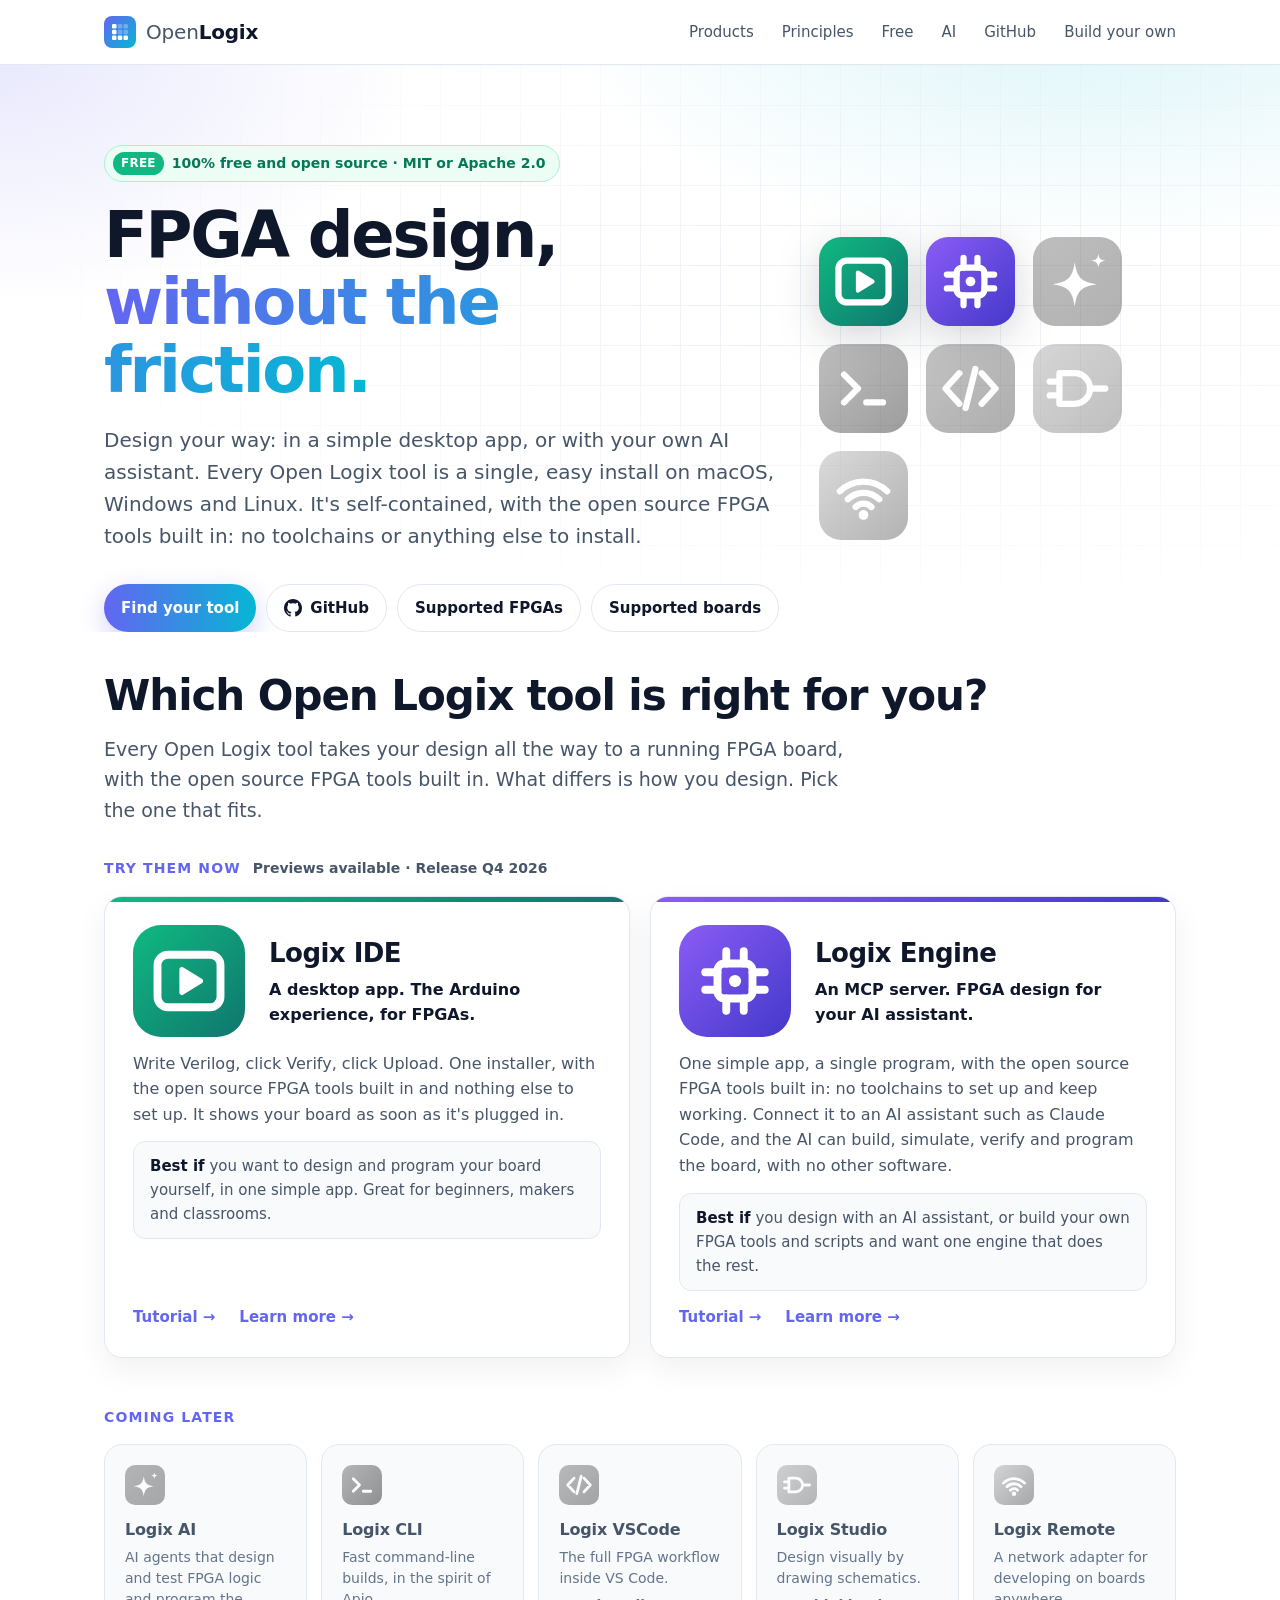
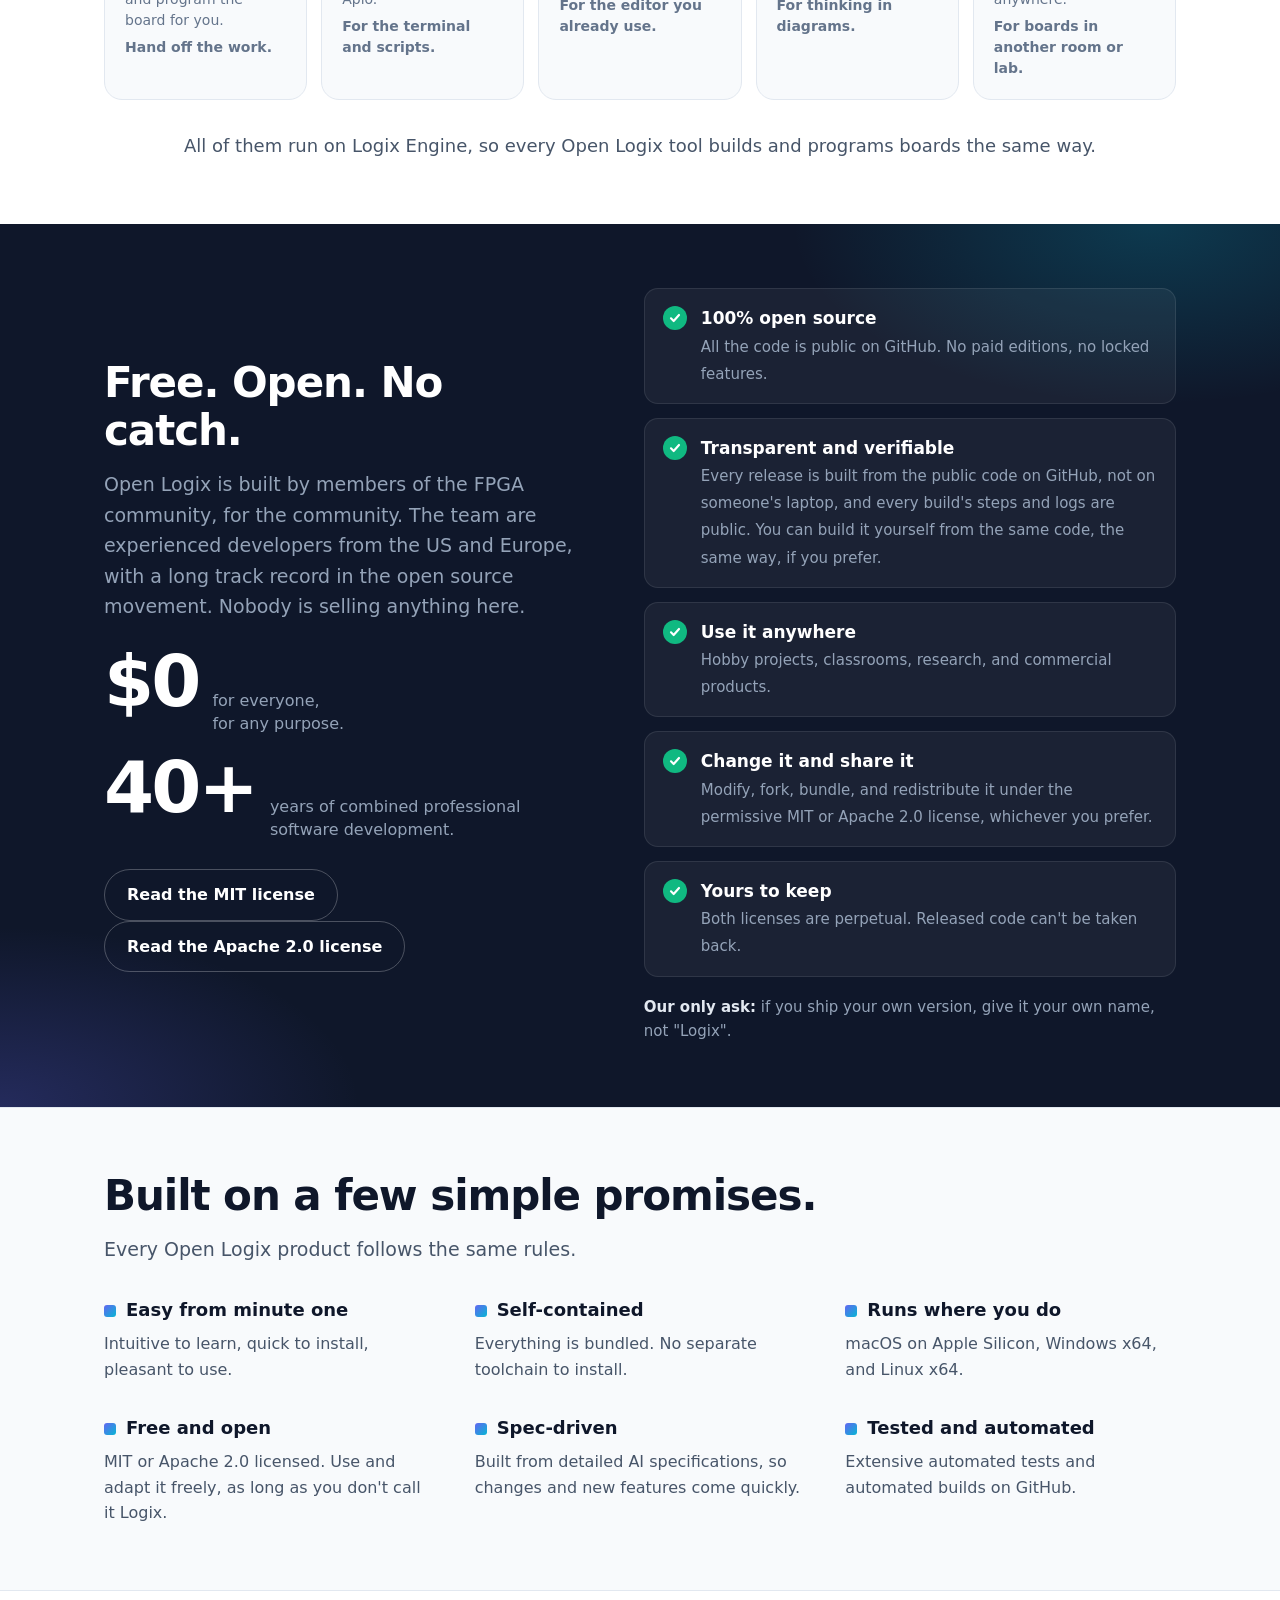
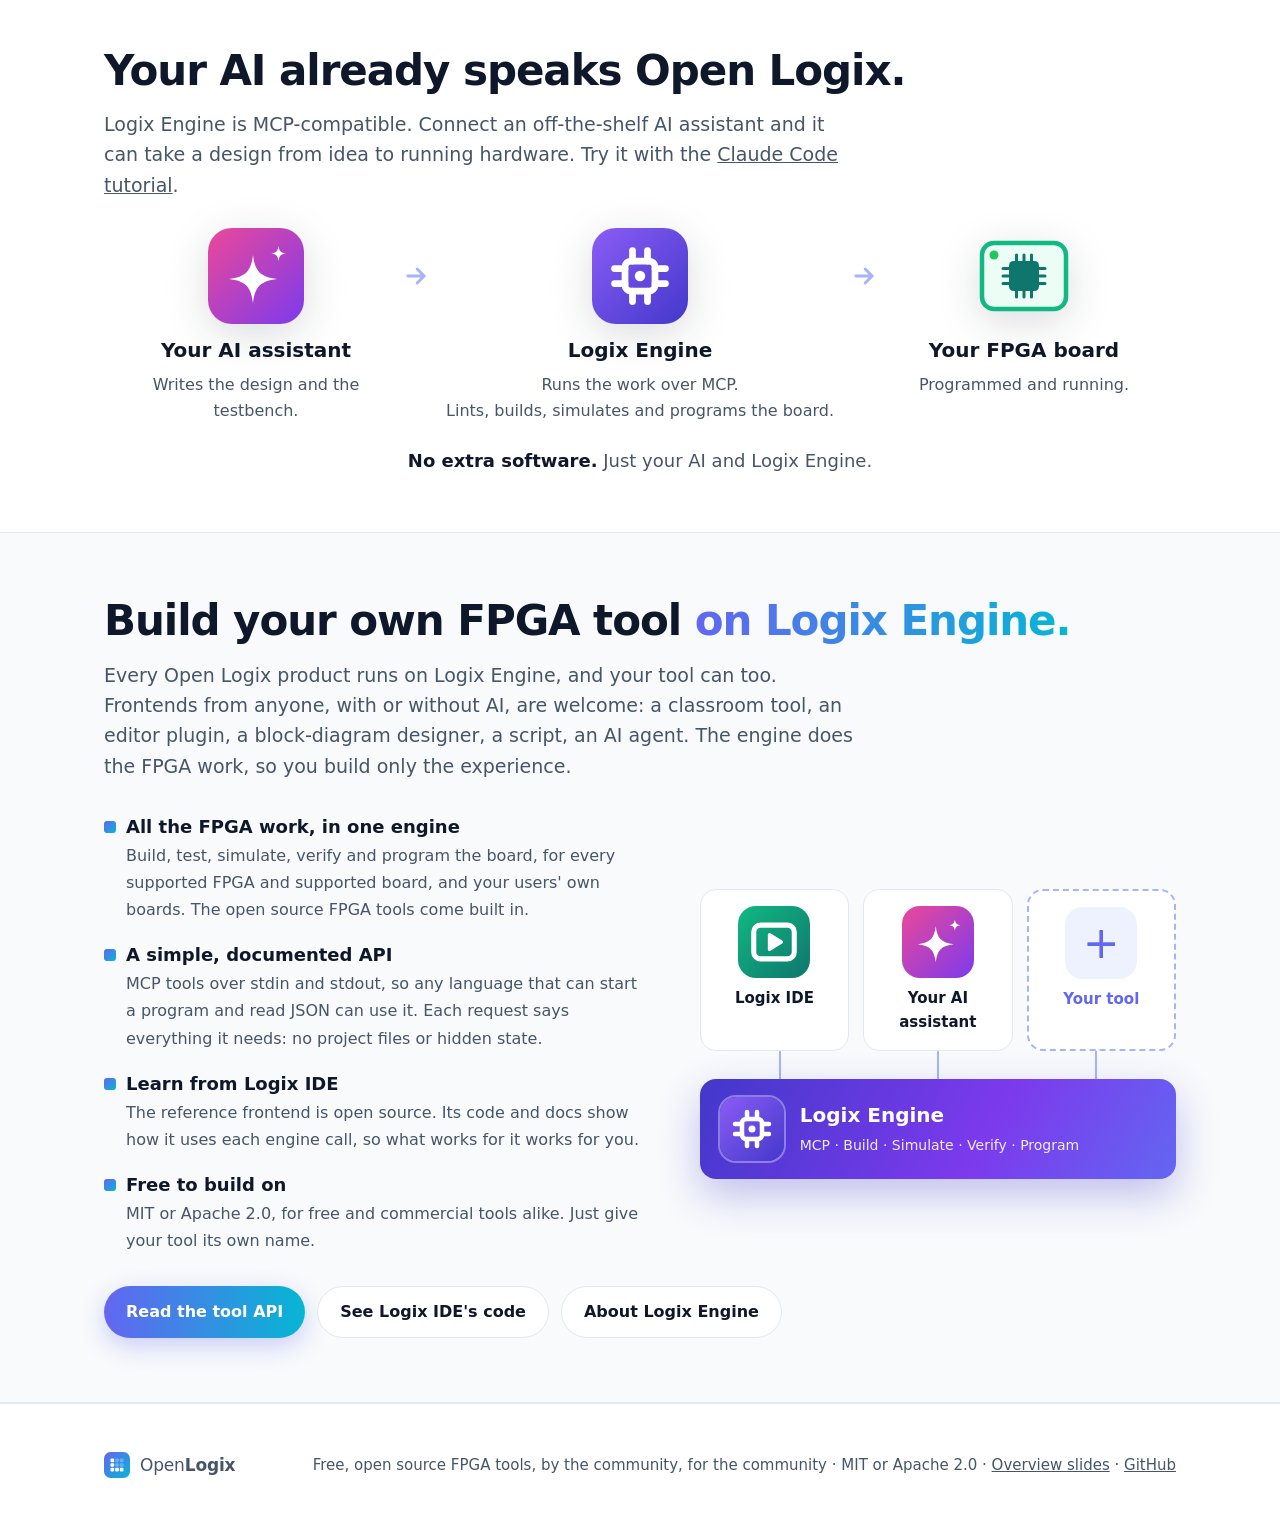
==== commit 4388d2d0: "Home page: build it yourself, not reproducible builds (the user's decision) The claim is that it's a" ====
--- a/docs/index.html
+++ b/docs/index.html
@@ -104,7 +104,7 @@
       <div>
         <ul class="checks">
           <li><div><strong>100% open source</strong><span>All the code is public on GitHub. No paid editions, no locked features.</span></div></li>
-          <li><div><strong>Transparent and verifiable</strong><span>Every release is built from the public code on GitHub, not on someone's laptop. Builds are reproducible, so you can build it yourself if you prefer.</span></div></li>
+          <li><div><strong>Transparent and verifiable</strong><span>Every release is built from the public code on GitHub, not on someone's laptop, and every build's steps and logs are public. You can build it yourself from the same code, the same way, if you prefer.</span></div></li>
           <li><div><strong>Use it anywhere</strong><span>Hobby projects, classrooms, research, and commercial products.</span></div></li>
           <li><div><strong>Change it and share it</strong><span>Modify, fork, bundle, and redistribute it under the permissive MIT or Apache 2.0 license, whichever you prefer.</span></div></li>
           <li><div><strong>Yours to keep</strong><span>Both licenses are perpetual. Released code can't be taken back.</span></div></li>
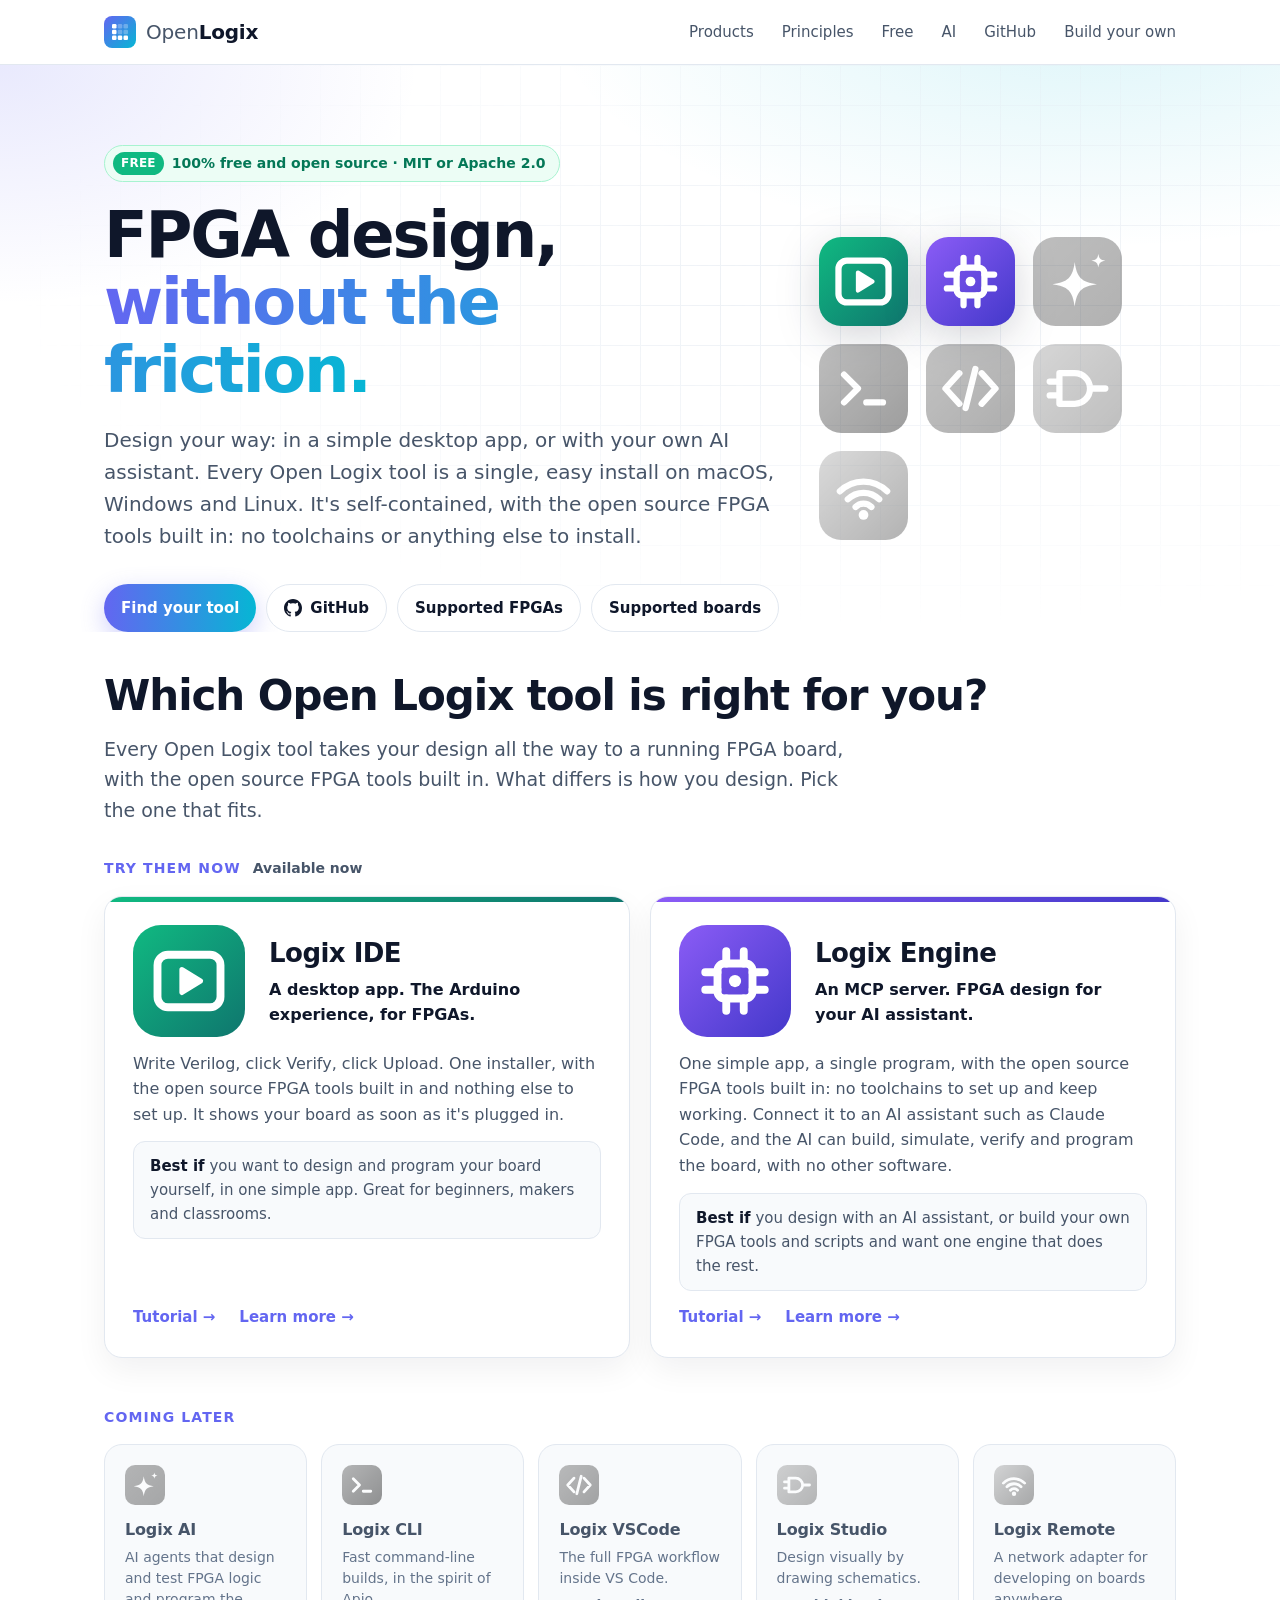
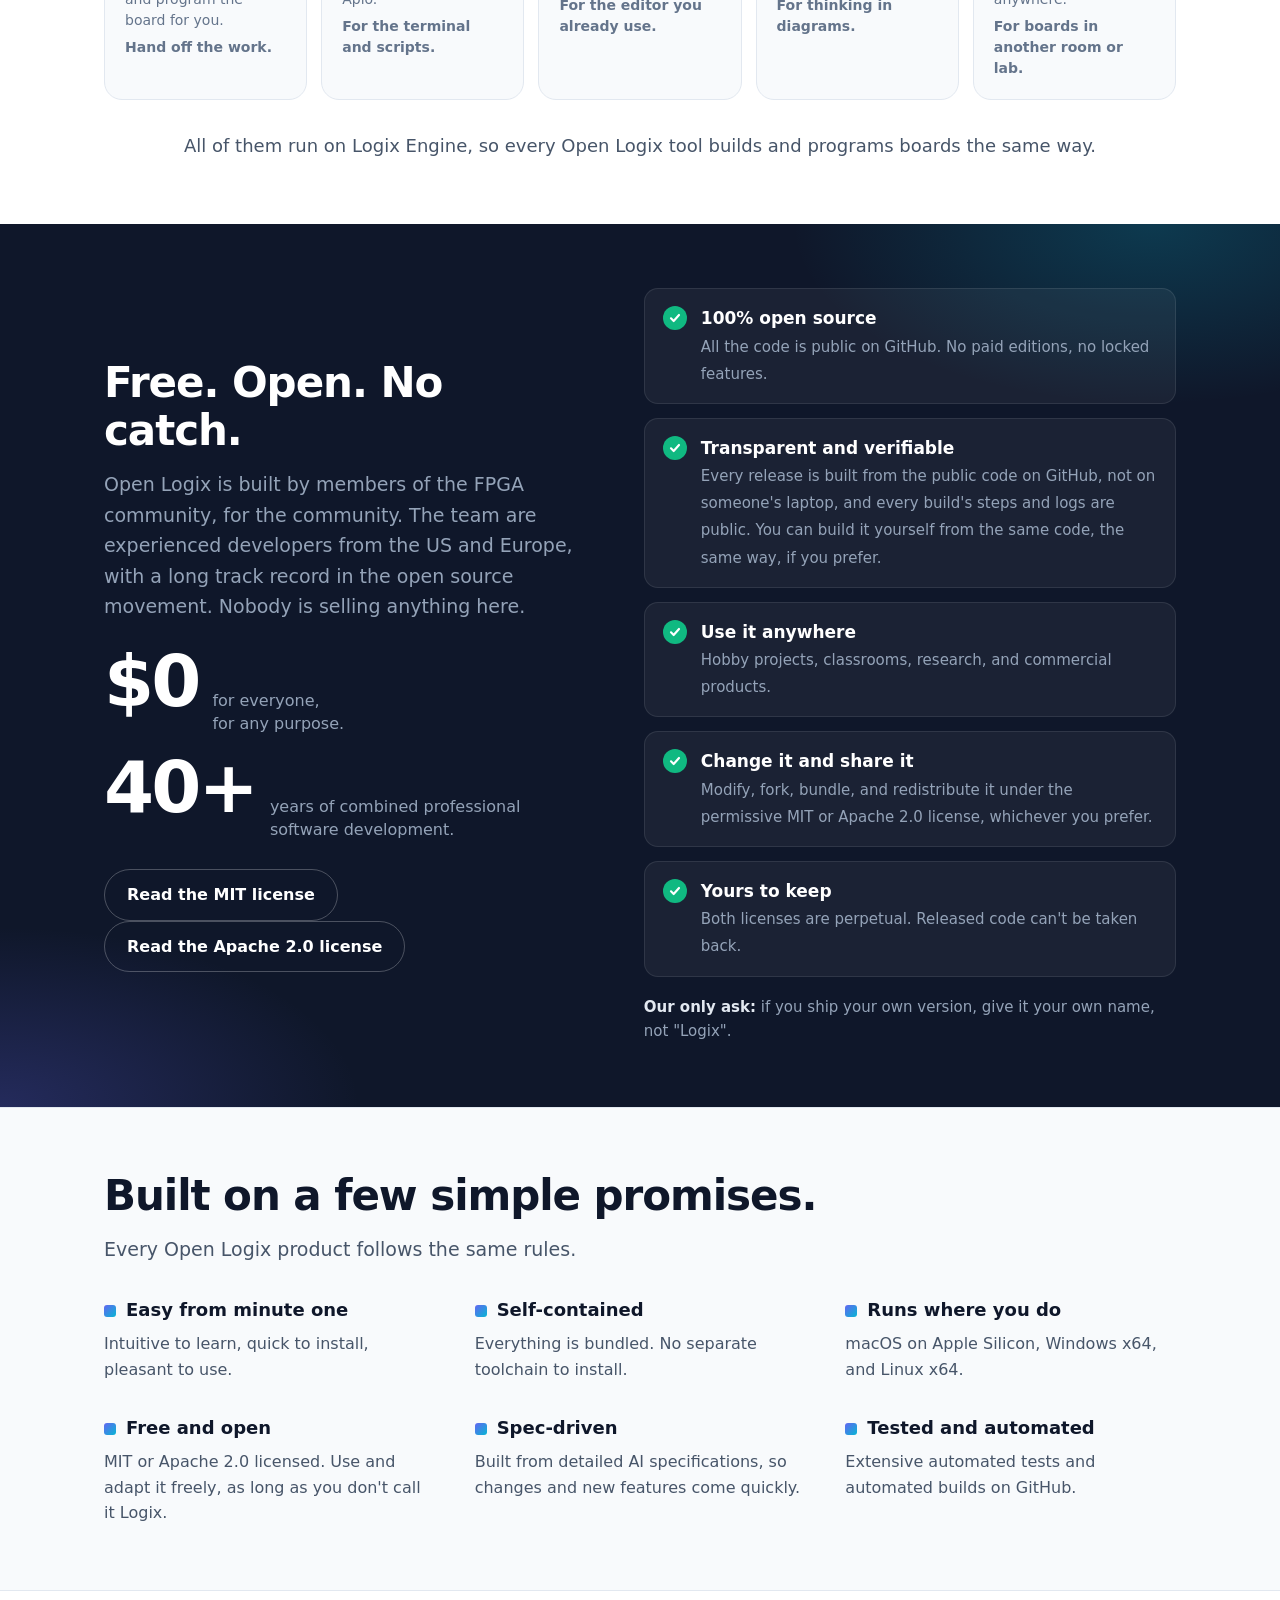
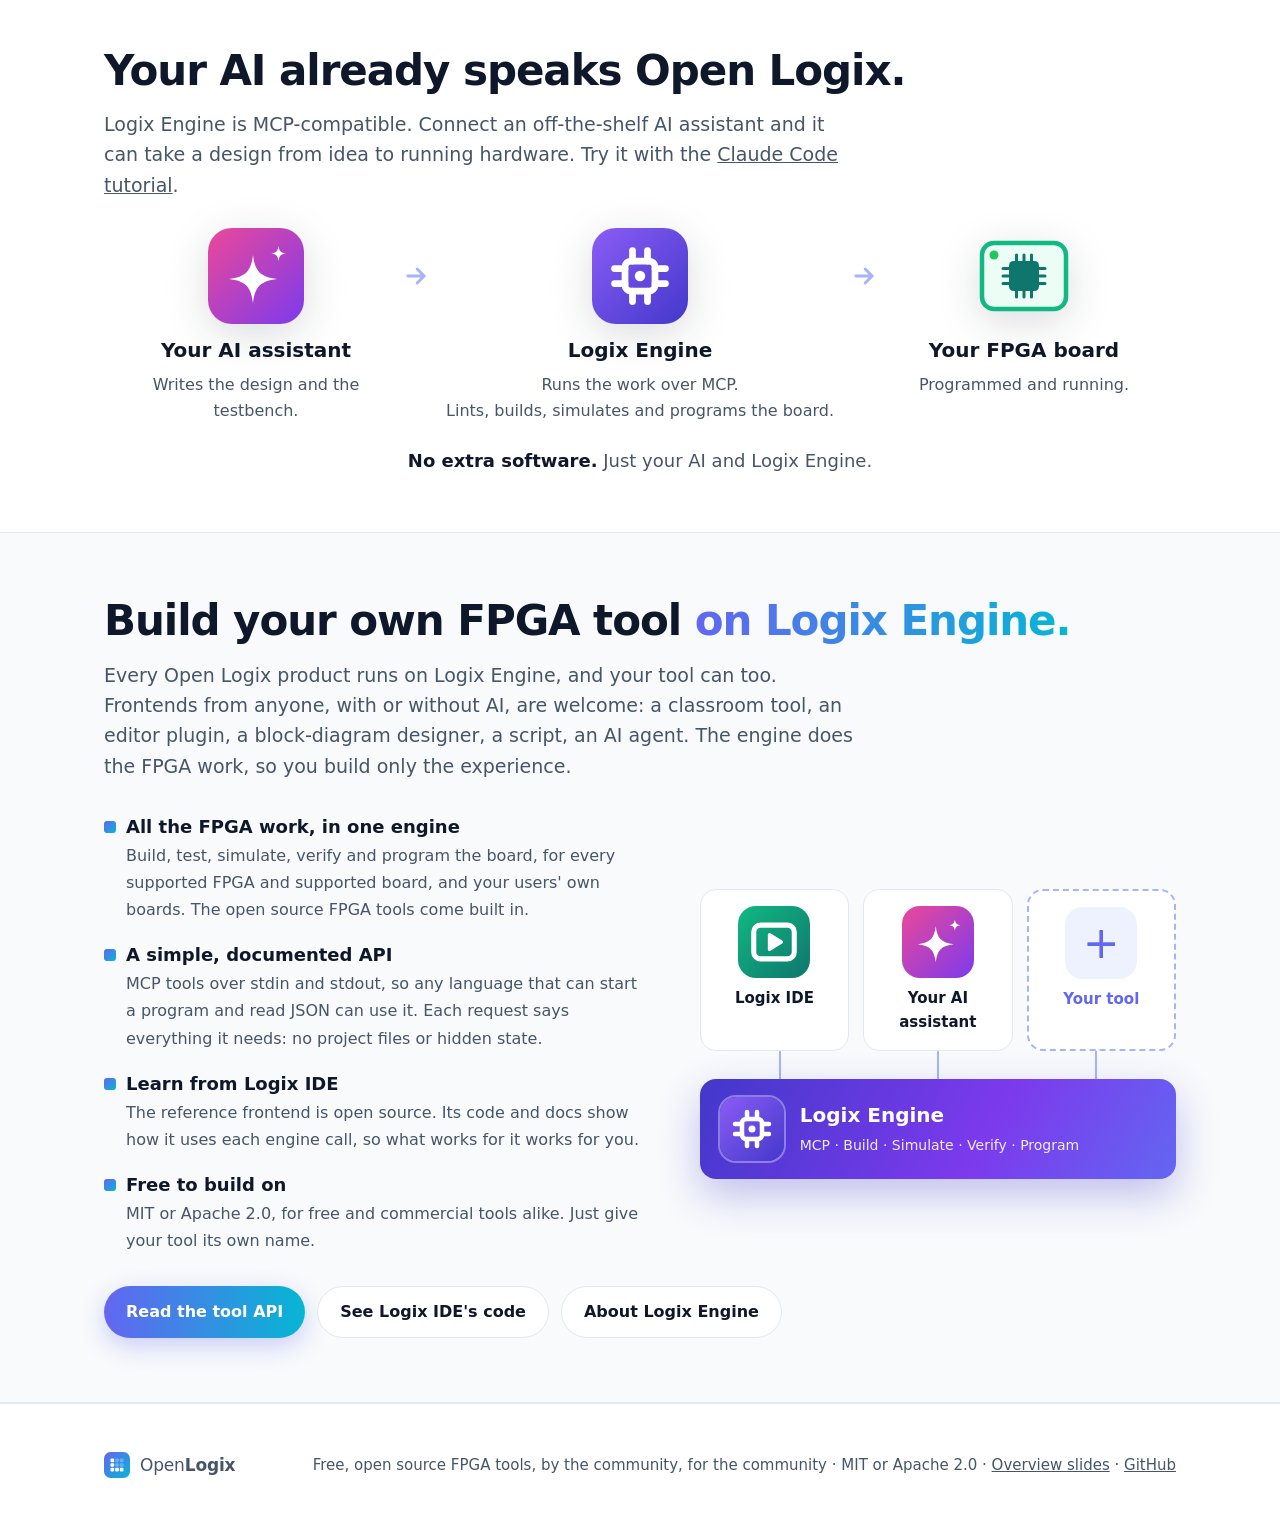
==== commit 5486bec6: "Logix IDE and Logix Engine: available now The products' status changes from "Previews available · Re" ====
--- a/docs/index.html
+++ b/docs/index.html
@@ -45,8 +45,8 @@
         </div>
       </div>
       <div class="lineup">
-        <a href="ide/" title="Logix IDE: a desktop app with the Arduino experience, for FPGAs. Write Verilog, click Upload, see it run. Previews available now."><img src="brand/ide.svg" alt="Logix IDE"></a>
-        <a href="engine/" title="Logix Engine: one simple app, a single program, that your AI assistant uses over MCP to build, simulate and program the board. The open source FPGA tools come built in. Previews available now."><img src="brand/engine.svg" alt="Logix Engine"></a>
+        <a href="ide/" title="Logix IDE: a desktop app with the Arduino experience, for FPGAs. Write Verilog, click Upload, see it run. Available now."><img src="brand/ide.svg" alt="Logix IDE"></a>
+        <a href="engine/" title="Logix Engine: one simple app, a single program, that your AI assistant uses over MCP to build, simulate and program the board. The open source FPGA tools come built in. Available now."><img src="brand/engine.svg" alt="Logix Engine"></a>
         <span class="later" title="Logix AI: AI agents that design and test FPGA logic and program the board for you. Coming later."><img src="brand/ai.svg" alt="Logix AI"></span>
         <span class="later" title="Logix CLI: fast FPGA builds from the command line and your scripts. Coming later."><img src="brand/cli.svg" alt="Logix CLI"></span>
         <span class="later" title="Logix VSCode: the full FPGA workflow inside VS Code. Coming later."><img src="brand/vscode.svg" alt="Logix VSCode"></span>
@@ -61,16 +61,16 @@
       <h2>Which Open Logix tool is right for you?</h2>
       <p class="sub">Every Open Logix tool takes your design all the way to a running FPGA board, with the open source FPGA tools built in. What differs is how you design. Pick the one that fits.</p>
 
-      <h3 class="group">Try them now <span>Previews available · Release Q4 2026</span></h3>
+      <h3 class="group">Try them now <span>Available now</span></h3>
       <div class="picks">
         <div class="pick" style="--product: #10b981; --product2: #0f766e">
-          <div class="head"><img src="brand/ide.svg" alt="" title="Logix IDE: previews available now"><div><h3>Logix IDE</h3><p class="tag">A desktop app. The Arduino experience, for FPGAs.</p></div></div>
+          <div class="head"><img src="brand/ide.svg" alt="" title="Logix IDE: available now"><div><h3>Logix IDE</h3><p class="tag">A desktop app. The Arduino experience, for FPGAs.</p></div></div>
           <p>Write Verilog, click Verify, click Upload. One installer, with the open source FPGA tools built in and nothing else to set up. It shows your board as soon as it's plugged in.</p>
           <p class="for"><strong>Best if</strong> you want to design and program your board yourself, in one simple app. Great for beginners, makers and classrooms.</p>
           <p class="links"><a class="go" href="https://www.openlogix.org/logix-ide/tutorial/">Tutorial →</a><a class="more" href="ide/">Learn more →</a></p>
         </div>
         <div class="pick" style="--product: #8b5cf6; --product2: #4338ca">
-          <div class="head"><img src="brand/engine.svg" alt="" title="Logix Engine: previews available now"><div><h3>Logix Engine</h3><p class="tag">An MCP server. FPGA design for your AI assistant.</p></div></div>
+          <div class="head"><img src="brand/engine.svg" alt="" title="Logix Engine: available now"><div><h3>Logix Engine</h3><p class="tag">An MCP server. FPGA design for your AI assistant.</p></div></div>
           <p>One simple app, a single program, with the open source FPGA tools built in: no toolchains to set up and keep working. Connect it to an AI assistant such as Claude Code, and the AI can build, simulate, verify and program the board, with no other software.</p>
           <p class="for"><strong>Best if</strong> you design with an AI assistant, or build your own FPGA tools and scripts and want one engine that does the rest.</p>
           <p class="links"><a class="go" href="https://www.openlogix.org/logix-engine/tutorial-claude-code/">Tutorial →</a><a class="more" href="engine/">Learn more →</a></p>
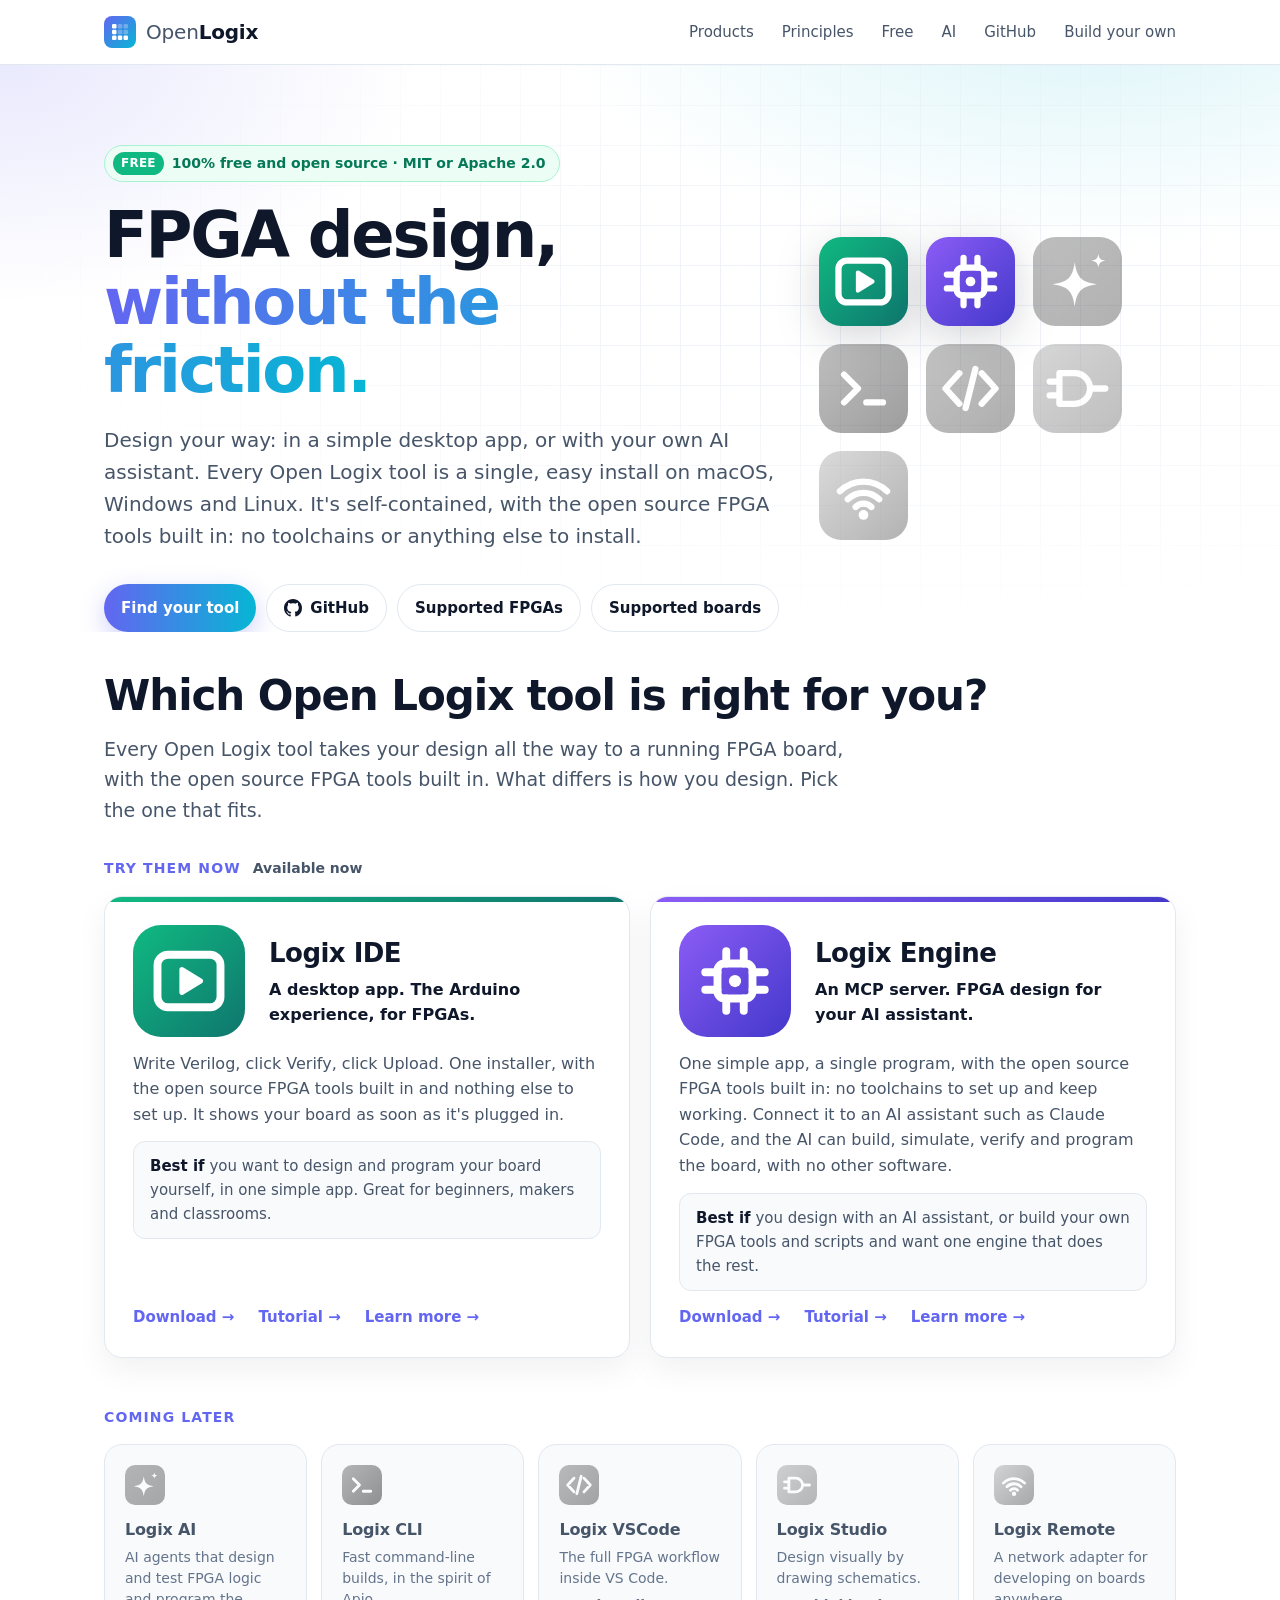
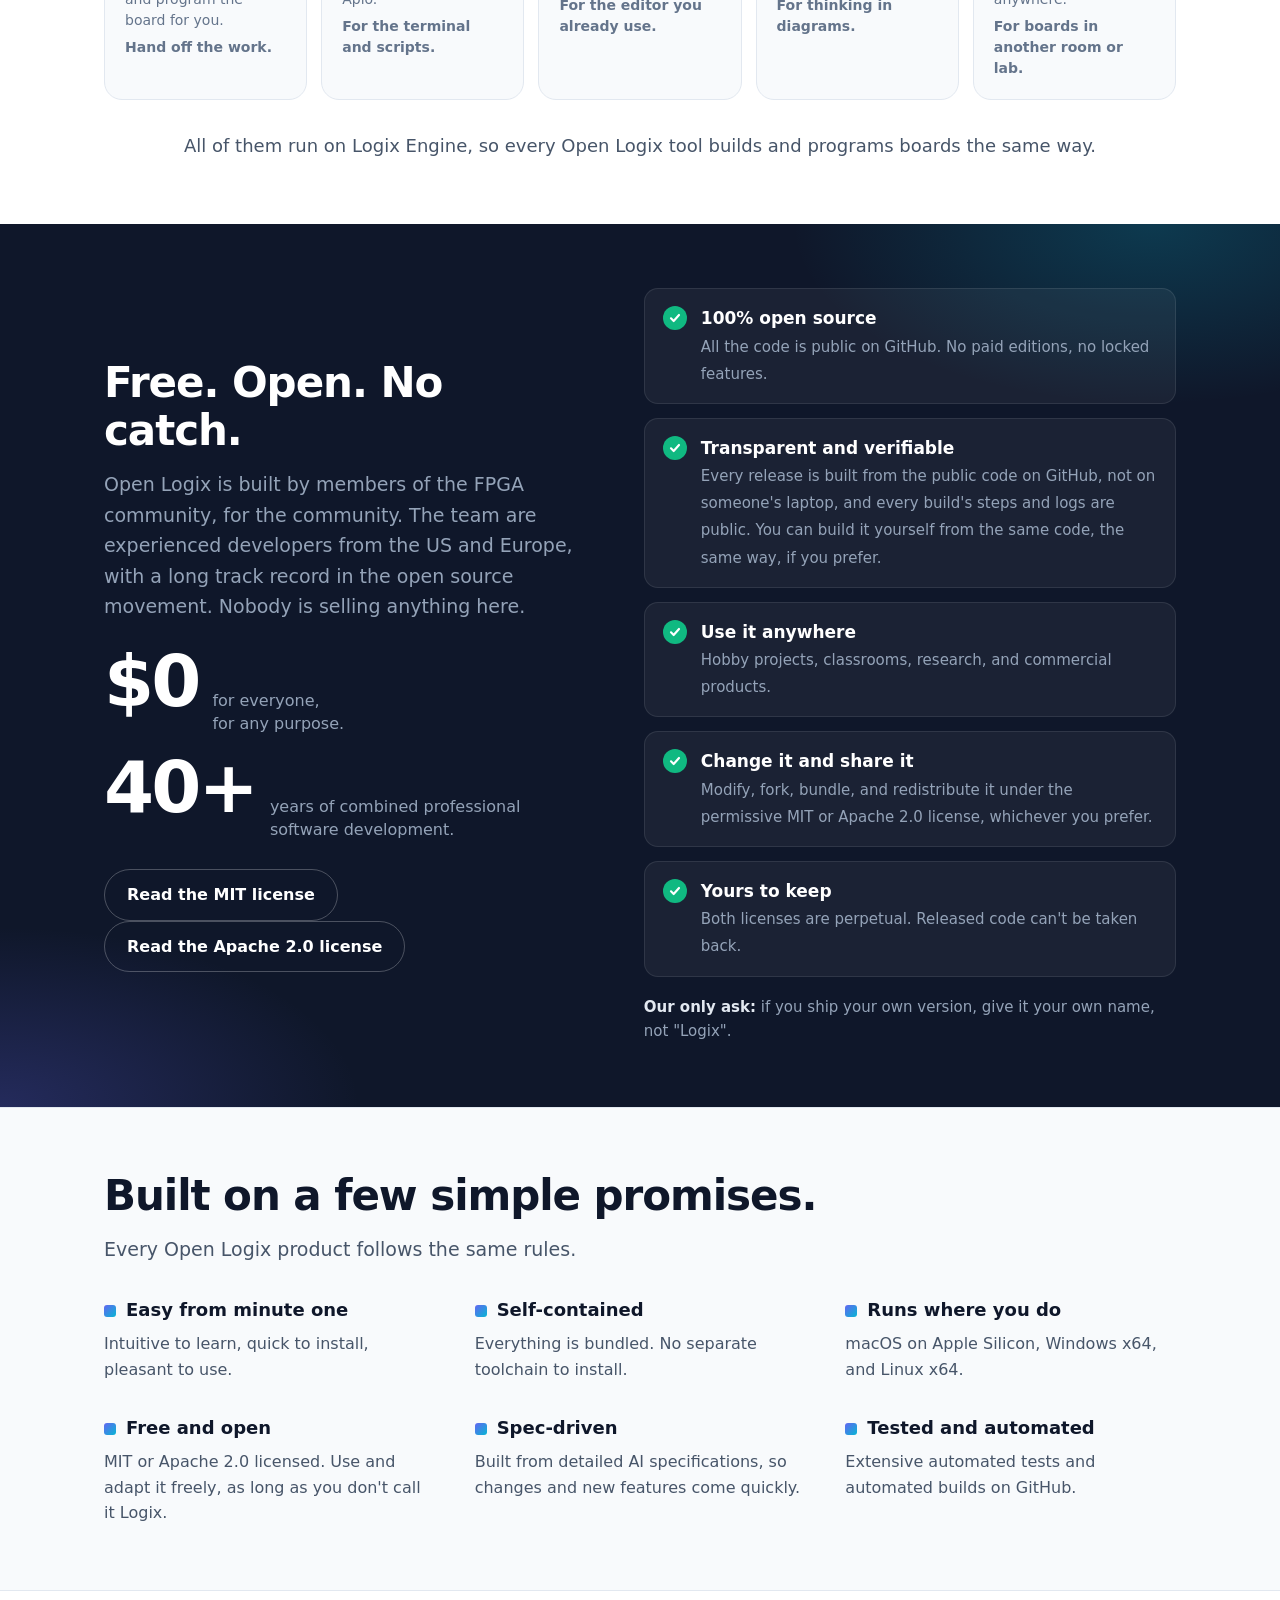
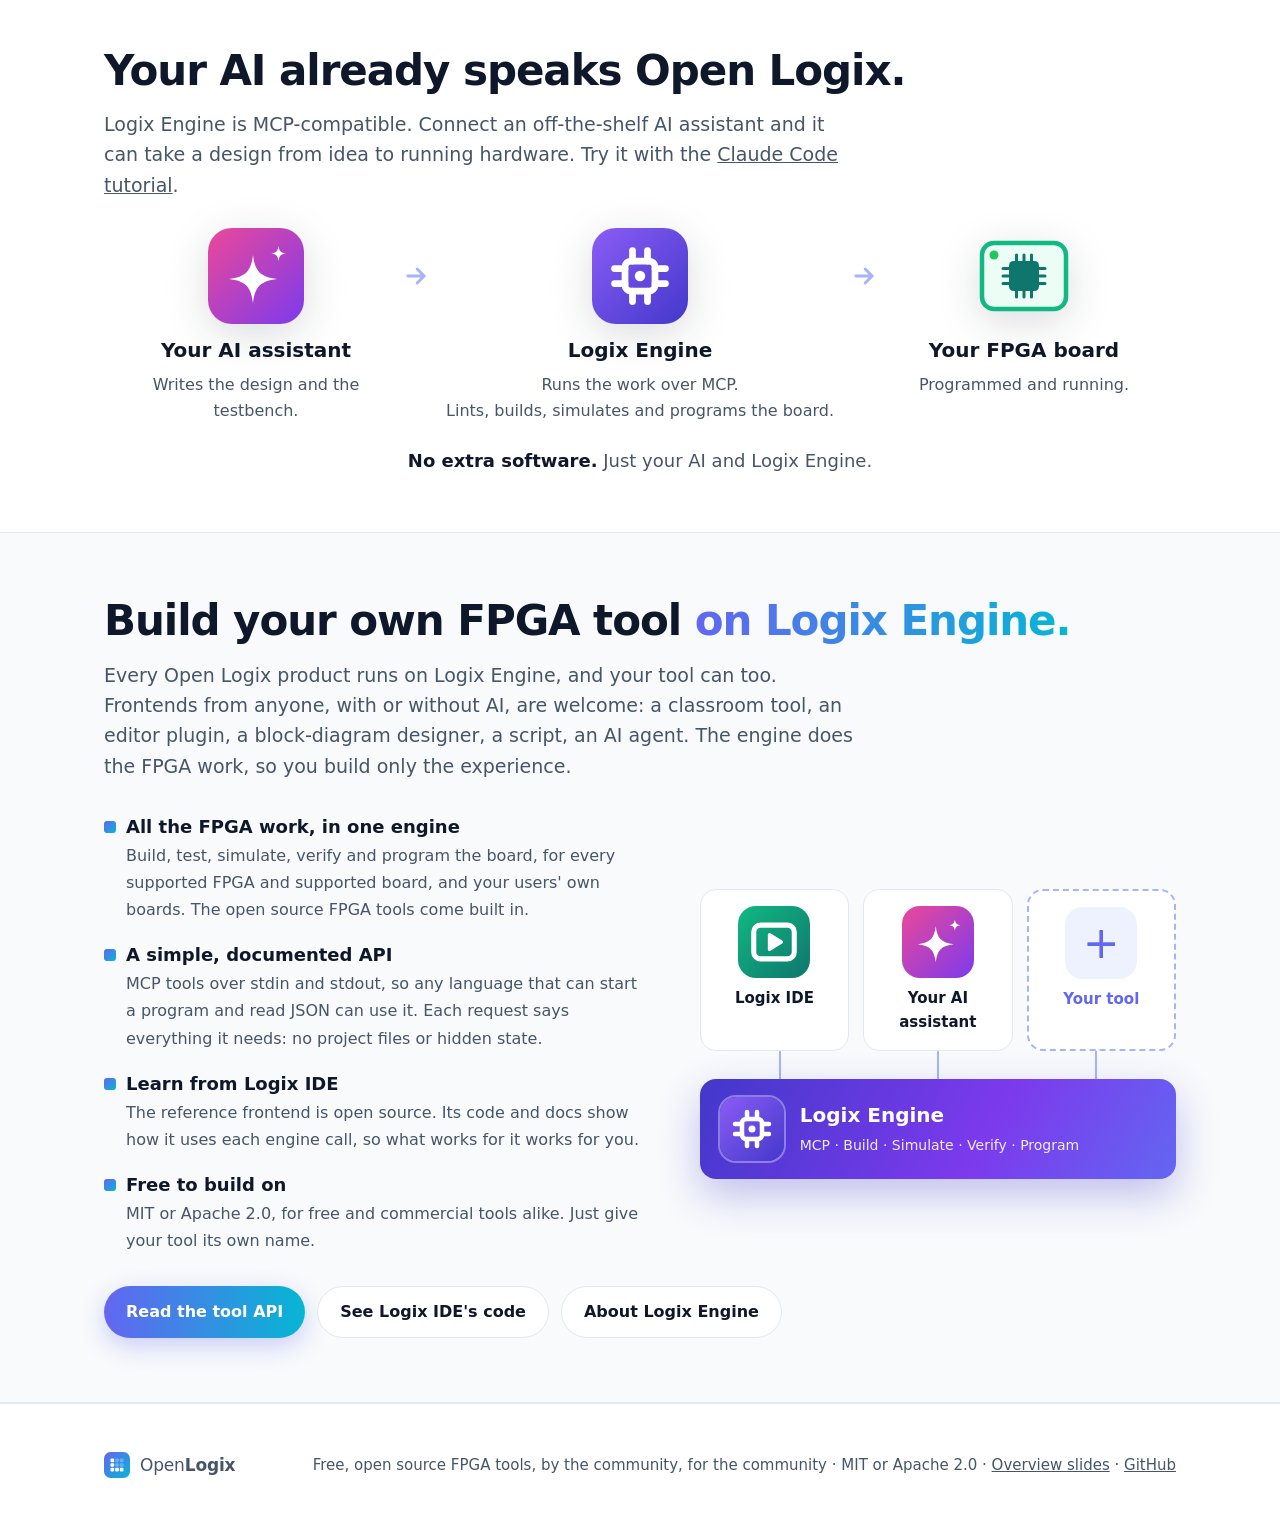
==== commit 9ef758e9: "Downloads: one click from the home page, one button per product page The home page's Logix IDE and L" ====
--- a/docs/index.html
+++ b/docs/index.html
@@ -67,13 +67,13 @@
           <div class="head"><img src="brand/ide.svg" alt="" title="Logix IDE: available now"><div><h3>Logix IDE</h3><p class="tag">A desktop app. The Arduino experience, for FPGAs.</p></div></div>
           <p>Write Verilog, click Verify, click Upload. One installer, with the open source FPGA tools built in and nothing else to set up. It shows your board as soon as it's plugged in.</p>
           <p class="for"><strong>Best if</strong> you want to design and program your board yourself, in one simple app. Great for beginners, makers and classrooms.</p>
-          <p class="links"><a class="go" href="https://www.openlogix.org/logix-ide/tutorial/">Tutorial →</a><a class="more" href="ide/">Learn more →</a></p>
+          <p class="links"><a class="go" href="https://github.com/openlogix/logix-ide/releases/latest">Download →</a><a class="go" href="https://www.openlogix.org/logix-ide/tutorial/">Tutorial →</a><a class="more" href="ide/">Learn more →</a></p>
         </div>
         <div class="pick" style="--product: #8b5cf6; --product2: #4338ca">
           <div class="head"><img src="brand/engine.svg" alt="" title="Logix Engine: available now"><div><h3>Logix Engine</h3><p class="tag">An MCP server. FPGA design for your AI assistant.</p></div></div>
           <p>One simple app, a single program, with the open source FPGA tools built in: no toolchains to set up and keep working. Connect it to an AI assistant such as Claude Code, and the AI can build, simulate, verify and program the board, with no other software.</p>
           <p class="for"><strong>Best if</strong> you design with an AI assistant, or build your own FPGA tools and scripts and want one engine that does the rest.</p>
-          <p class="links"><a class="go" href="https://www.openlogix.org/logix-engine/tutorial-claude-code/">Tutorial →</a><a class="more" href="engine/">Learn more →</a></p>
+          <p class="links"><a class="go" href="https://github.com/openlogix/logix-engine/releases/latest">Download →</a><a class="go" href="https://www.openlogix.org/logix-engine/tutorial-claude-code/">Tutorial →</a><a class="more" href="engine/">Learn more →</a></p>
         </div>
       </div>
 
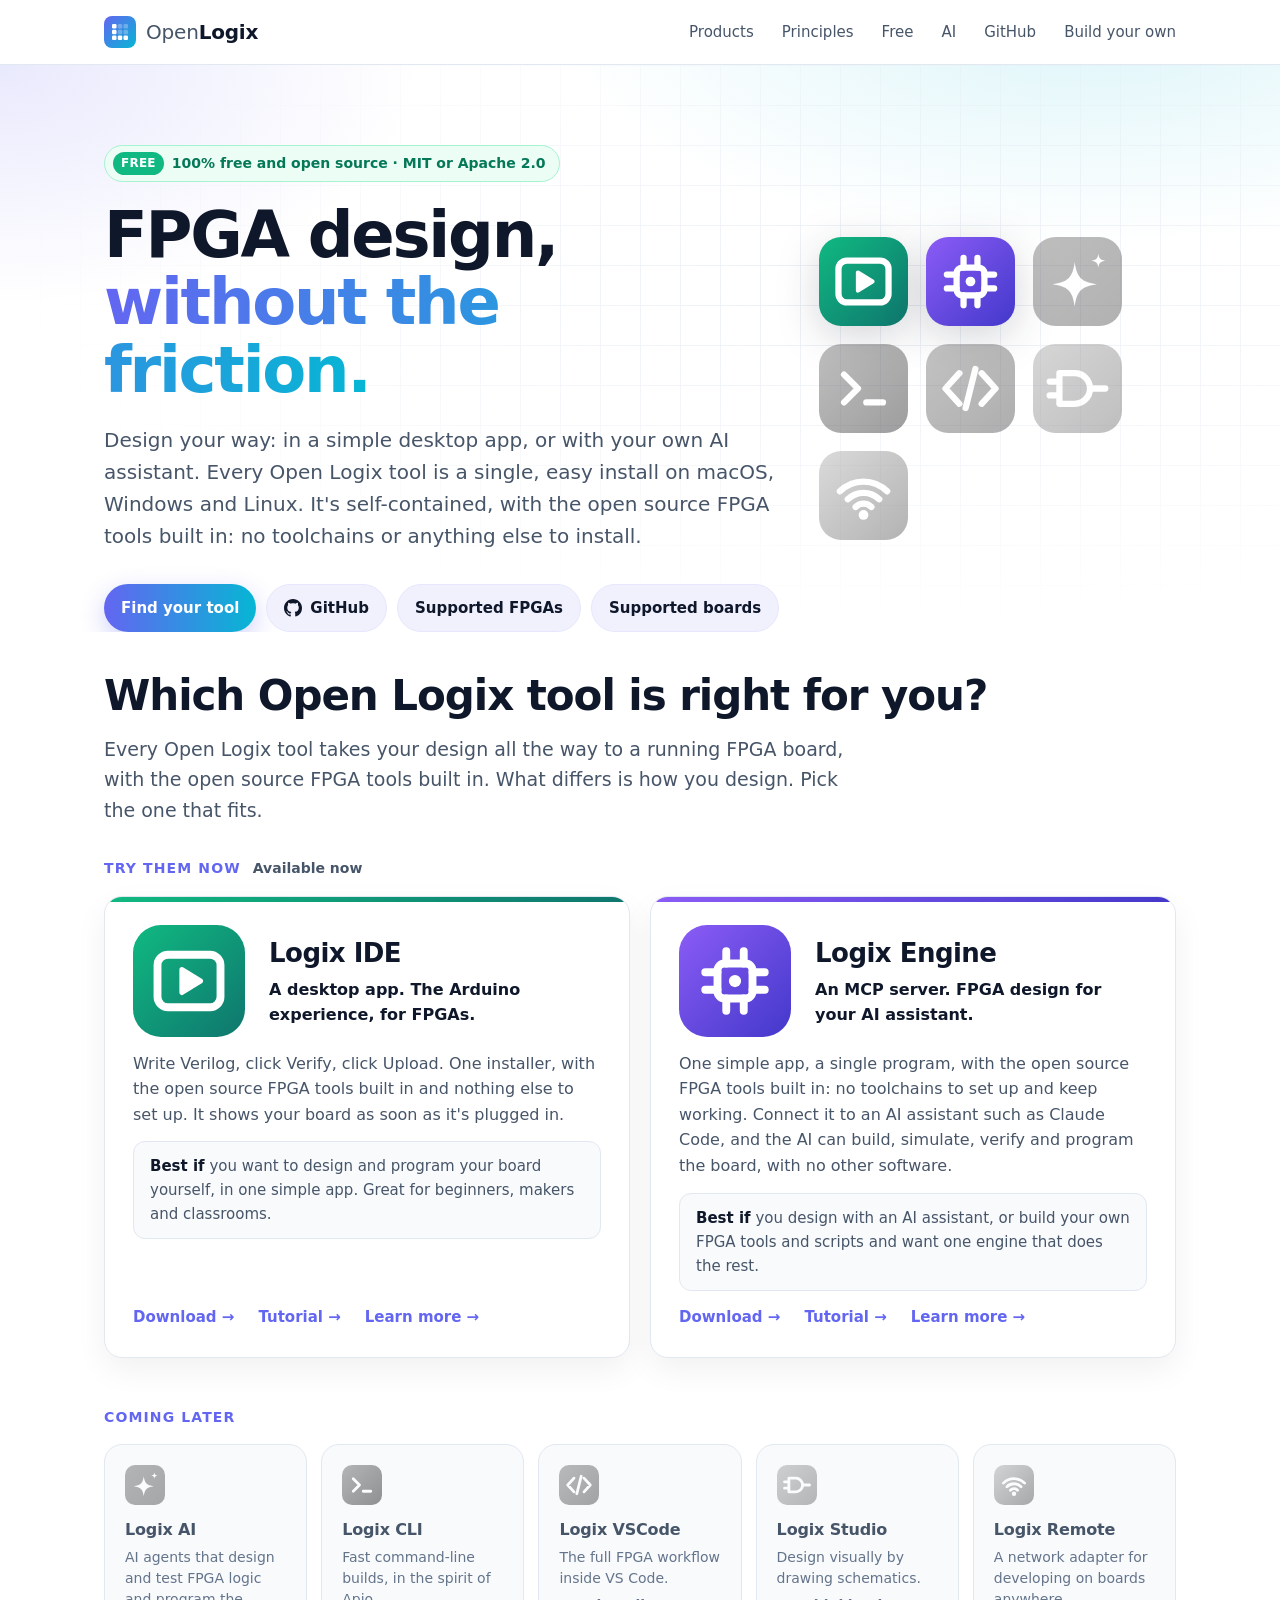
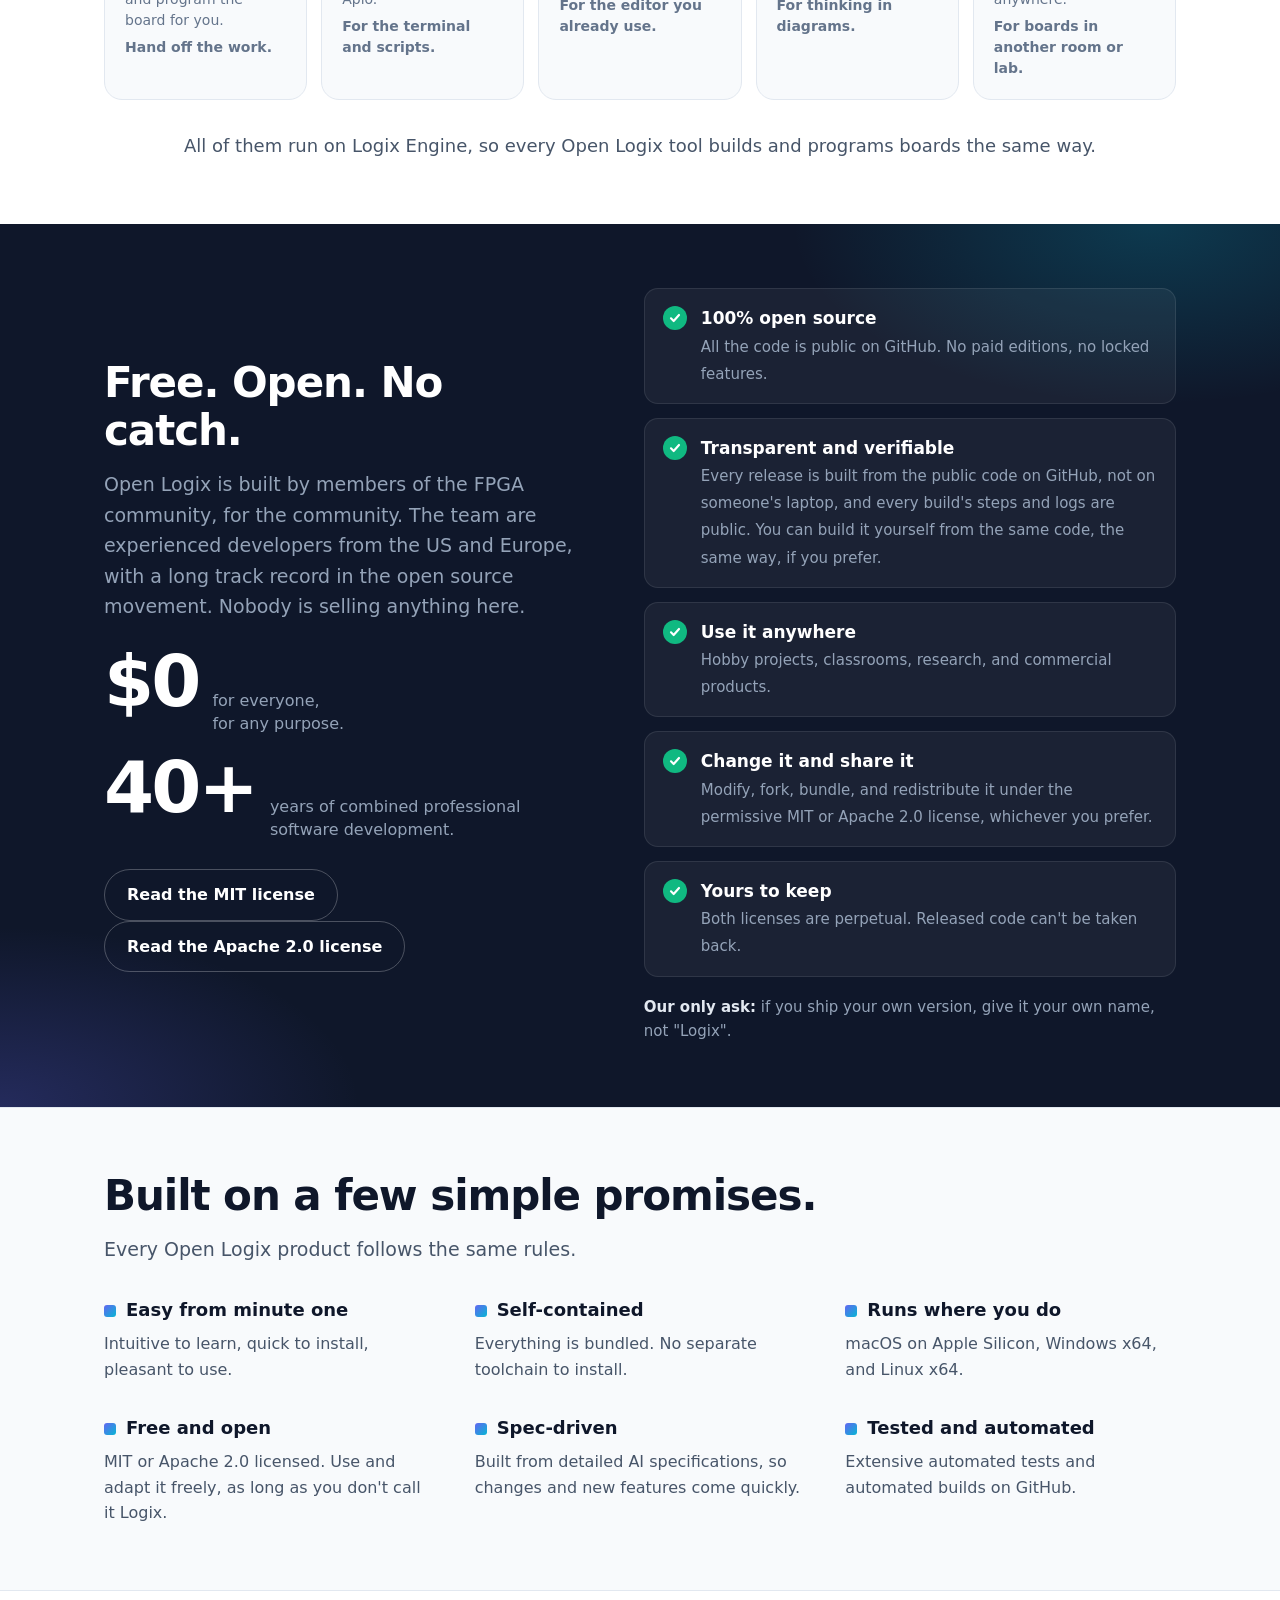
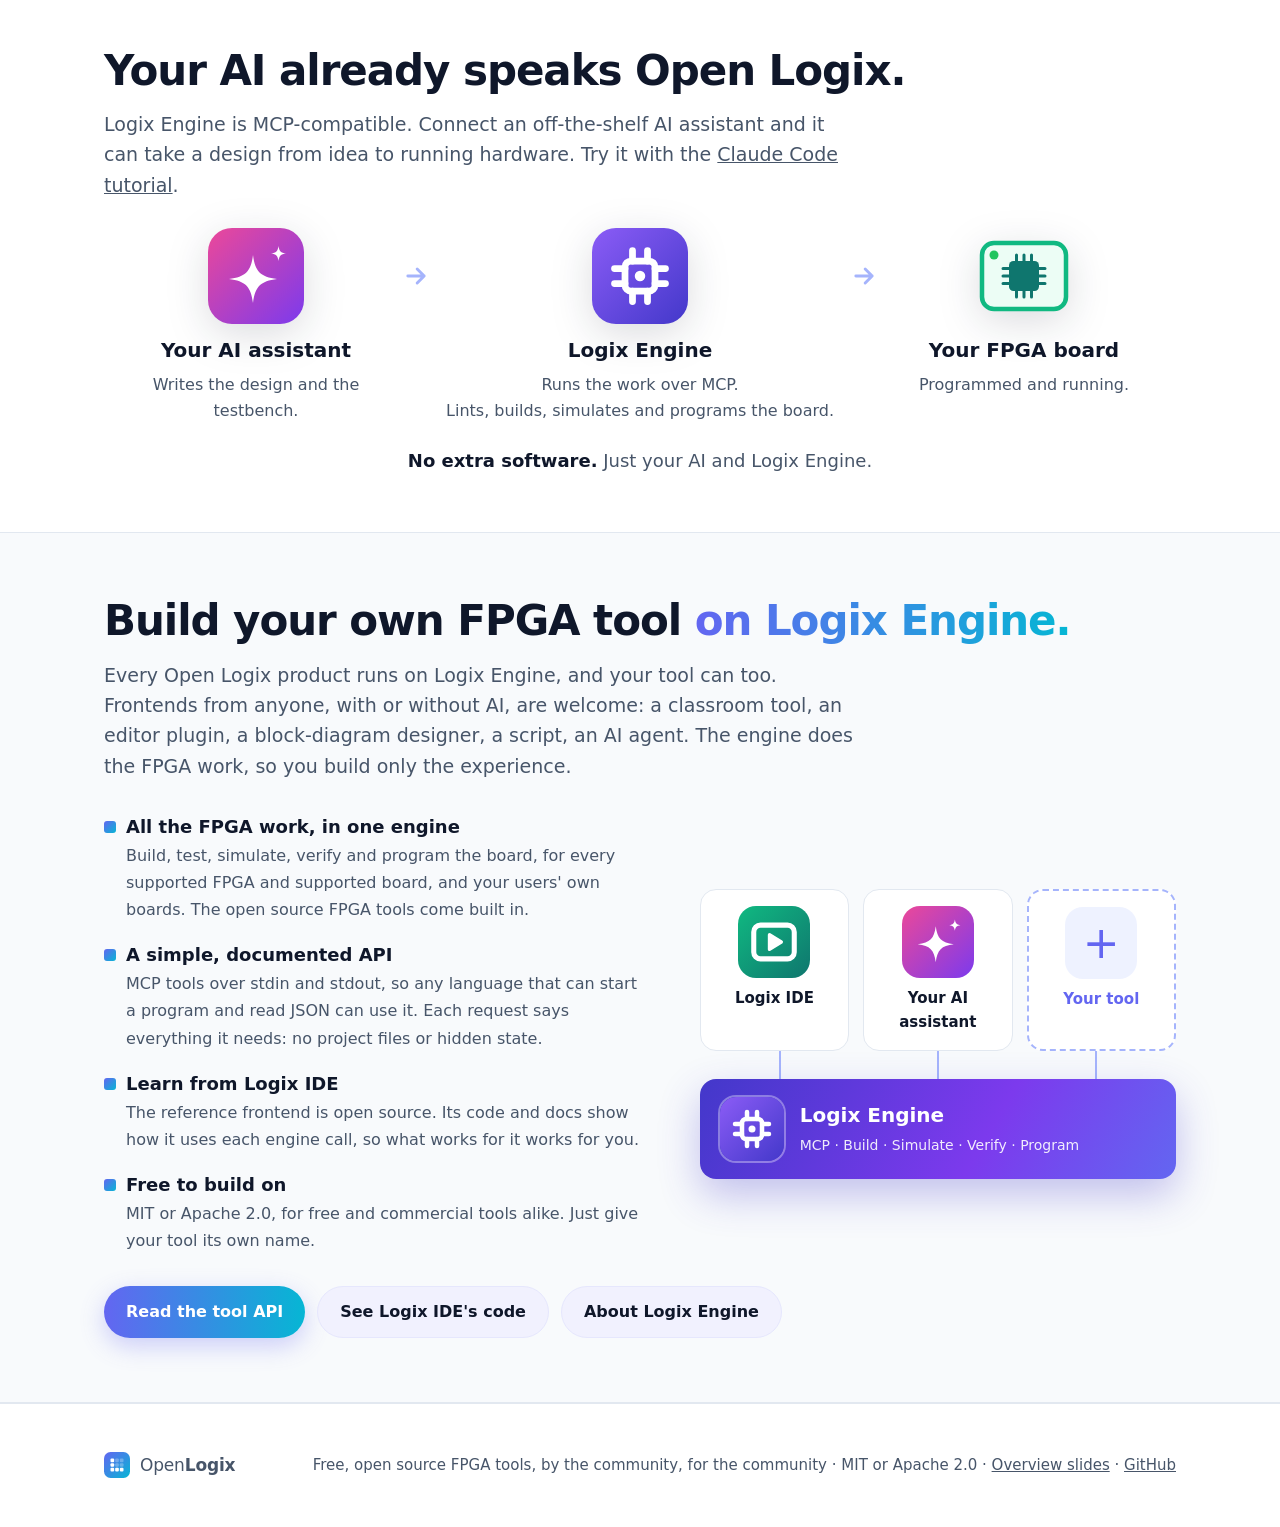
==== commit d110289b: "Product pages in their product's colors, and tinted buttons The outlined buttons get a light tint of" ====
--- a/docs/index.html
+++ b/docs/index.html
@@ -8,9 +8,9 @@
 <meta property="og:title" content="Open Logix">
 <meta property="og:description" content="Open source tools for FPGA design. No toolchain hassle.">
 <link rel="icon" href="brand/logo.svg" type="image/svg+xml">
-<link rel="stylesheet" href="assets/site.css">
+<link rel="stylesheet" href="assets/site.css?v=8">
 </head>
-<body>
+<body id="top">
 
 <header>
   <div class="wrap">
@@ -26,7 +26,7 @@
   </div>
 </header>
 
-<main id="top">
+<main>
 
   <div class="hero home-hero">
     <div class="wrap">
--- a/docs/assets/site.css
+++ b/docs/assets/site.css
@@ -37,6 +37,13 @@
 .brand img { width: 32px; height: 32px; }
 .brand .open { font-weight: 400; color: var(--muted); }
 .brand .logix { font-weight: 800; }
+/* Product pages: the product's own colors (its icon's gradient, --product and --product2 on <body>) for every brand accent: the headline's gradient and the buttons */
+.product-page { --brand: var(--product); --brand2: var(--product2); }
+/* Product pages: the product next to the org's brand, so the sticky header says where you are */
+.where { display: flex; align-items: center; gap: 12px; min-width: 0; }
+.where .sep { color: #cbd5e1; font-size: 22px; font-weight: 300; }
+.crumb { display: flex; align-items: center; gap: 8px; text-decoration: none; color: var(--ink); font-size: 18px; font-weight: 700; letter-spacing: -.01em; white-space: nowrap; }
+.crumb img { width: 26px; height: 26px; }
 nav { display: flex; gap: 28px; font-size: 15px; }
 nav a { text-decoration: none; color: var(--muted); }
 nav a:hover { color: var(--ink); }
@@ -70,8 +77,9 @@
   text-decoration: none; transition: transform .15s, box-shadow .15s;
 }
 .btn:hover { transform: translateY(-1px); }
-.btn-primary { color: #fff; background: linear-gradient(90deg, var(--brand), var(--brand2)); box-shadow: 0 8px 24px rgba(99,102,241,.3); }
-.btn-ghost { border: 1px solid var(--line); background: #fff; }
+.btn-primary { color: #fff; background: linear-gradient(90deg, var(--brand), var(--brand2)); box-shadow: 0 8px 24px color-mix(in srgb, var(--brand) 30%, transparent); }
+.btn-ghost { border: 1px solid color-mix(in srgb, var(--brand) 16%, #fff); background: color-mix(in srgb, var(--brand) 9%, #fff); }
+.btn-ghost:hover { background: color-mix(in srgb, var(--brand) 16%, #fff); }
 .btn svg { width: 18px; height: 18px; }
 
 /* Home page hero: every product's icon, the same size, linking to its page; the ones coming later are gray until they're available */
@@ -174,6 +182,7 @@
 .price .big { font-size: 72px; font-weight: 800; line-height: 1; letter-spacing: -.04em; color: #fff; }
 .price .small { color: #94a3b8; font-size: 16px; line-height: 1.4; }
 .free .btn-ghost { background: transparent; color: #fff; border-color: rgba(255,255,255,.25); }
+.free .btn-ghost:hover { background: rgba(255,255,255,.08); }
 .checks { list-style: none; margin: 0; padding: 0; display: grid; gap: 14px; }
 .checks li {
   display: flex; gap: 14px; align-items: flex-start;
@@ -258,7 +267,9 @@
 .card.muted .when, .later .card .when { --product: #cbd5e1; --product2: #94a3b8; margin-top: 10px; white-space: nowrap; }
 
 /* Product pages (docs/<product>/index.html) */
-.product-name { display: flex; align-items: center; gap: 14px; margin: 0 0 20px; font-size: 22px; font-weight: 800; letter-spacing: -.01em; }
+/* Product pages: the header names the product, so the hero starts close under it */
+.hero:not(.home-hero) { padding-top: 40px; }
+.product-name { display: flex; align-items: center; gap: 14px; margin: 0 0 36px; font-size: 22px; font-weight: 800; letter-spacing: -.01em; }
 .product-name img { width: 56px; height: 56px; filter: drop-shadow(0 8px 16px rgba(15,23,42,.18)); }
 .product-hero .wrap { grid-template-columns: 1fr; gap: 56px; }
 .product-hero h1 { max-width: 14em; }
@@ -313,11 +324,13 @@
 }
 @media (max-width: 600px) {
   nav a:not(.gh) { display: none; }
+  .where .brand > span { display: none; }
   .apps, .principles { grid-template-columns: 1fr; }
   .later .card { flex-direction: row; }
   .pick .head { gap: 16px; }
   .pick .head img { width: 80px; height: 80px; }
   .hero { padding: 56px 0 40px; }
+  .hero:not(.home-hero) { padding-top: 28px; }
   .home-hero { padding-bottom: 0; }
   section { padding: 48px 0; }
 }
